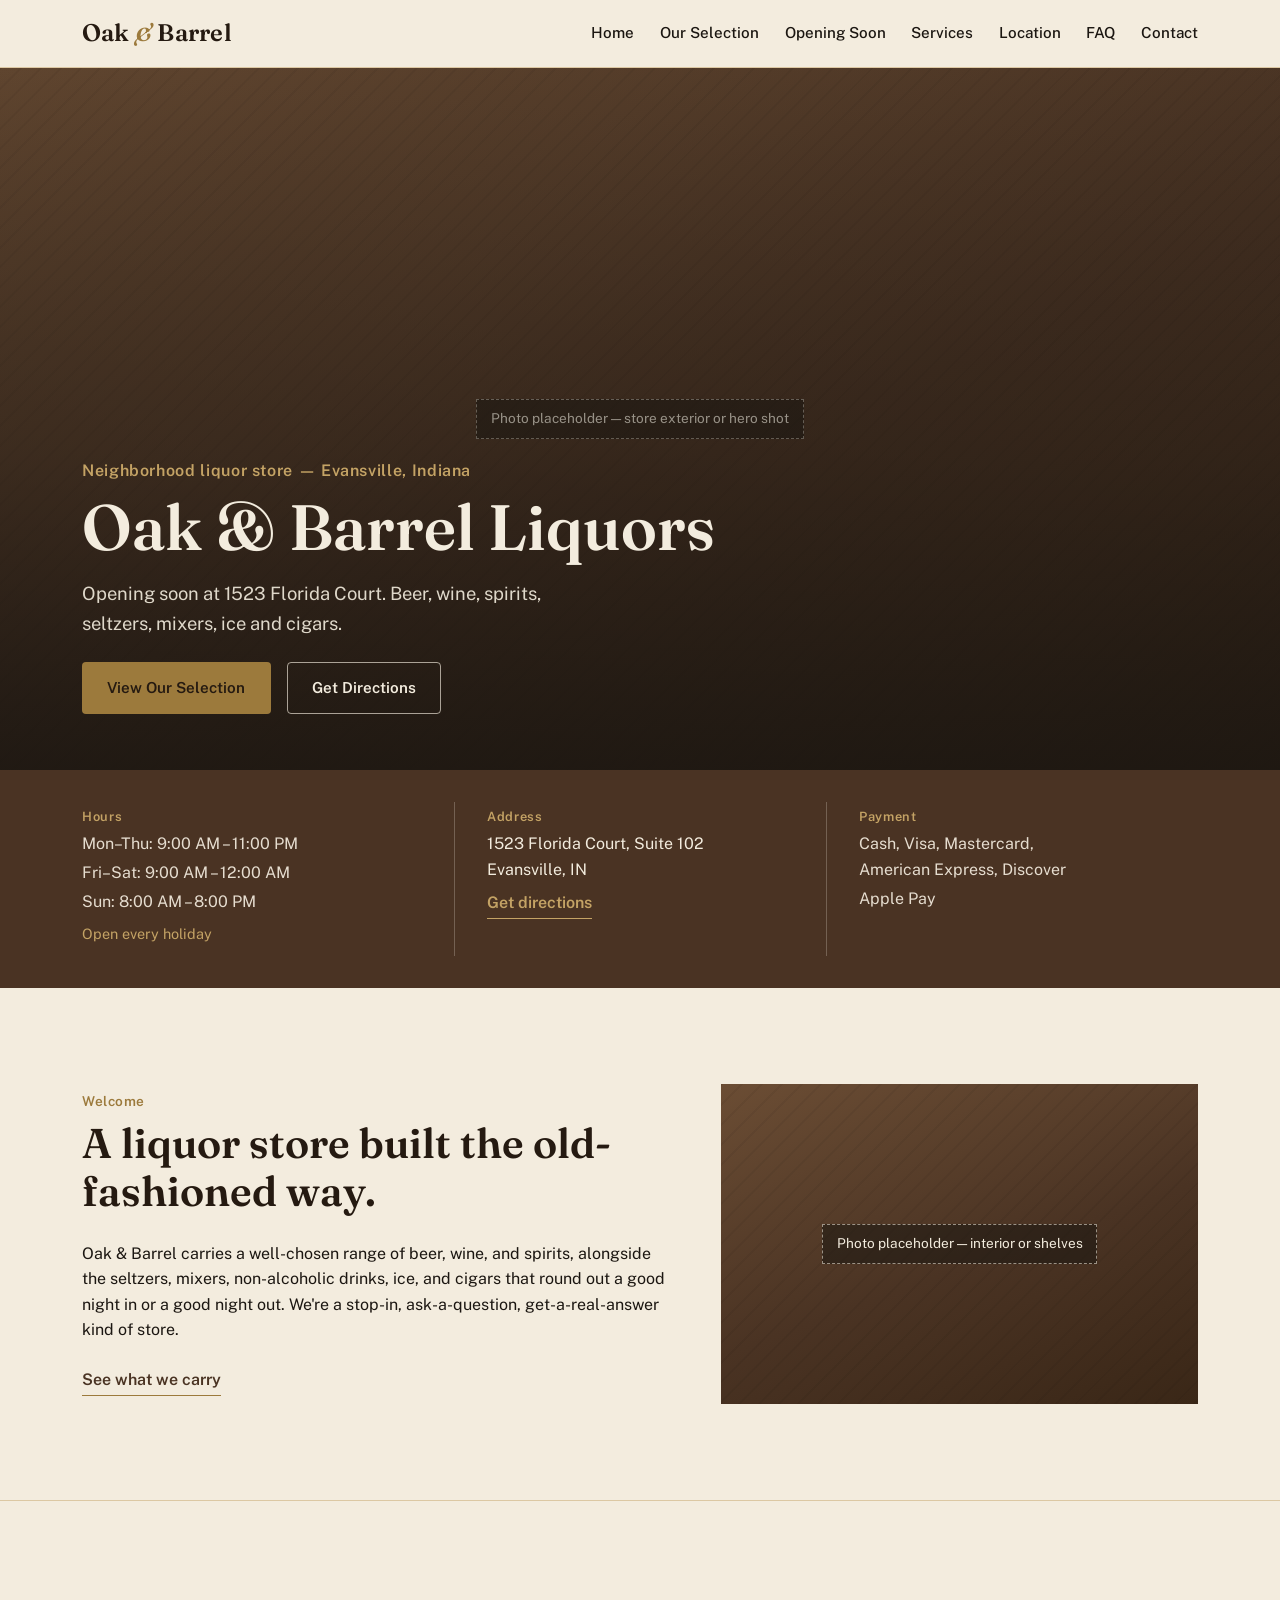
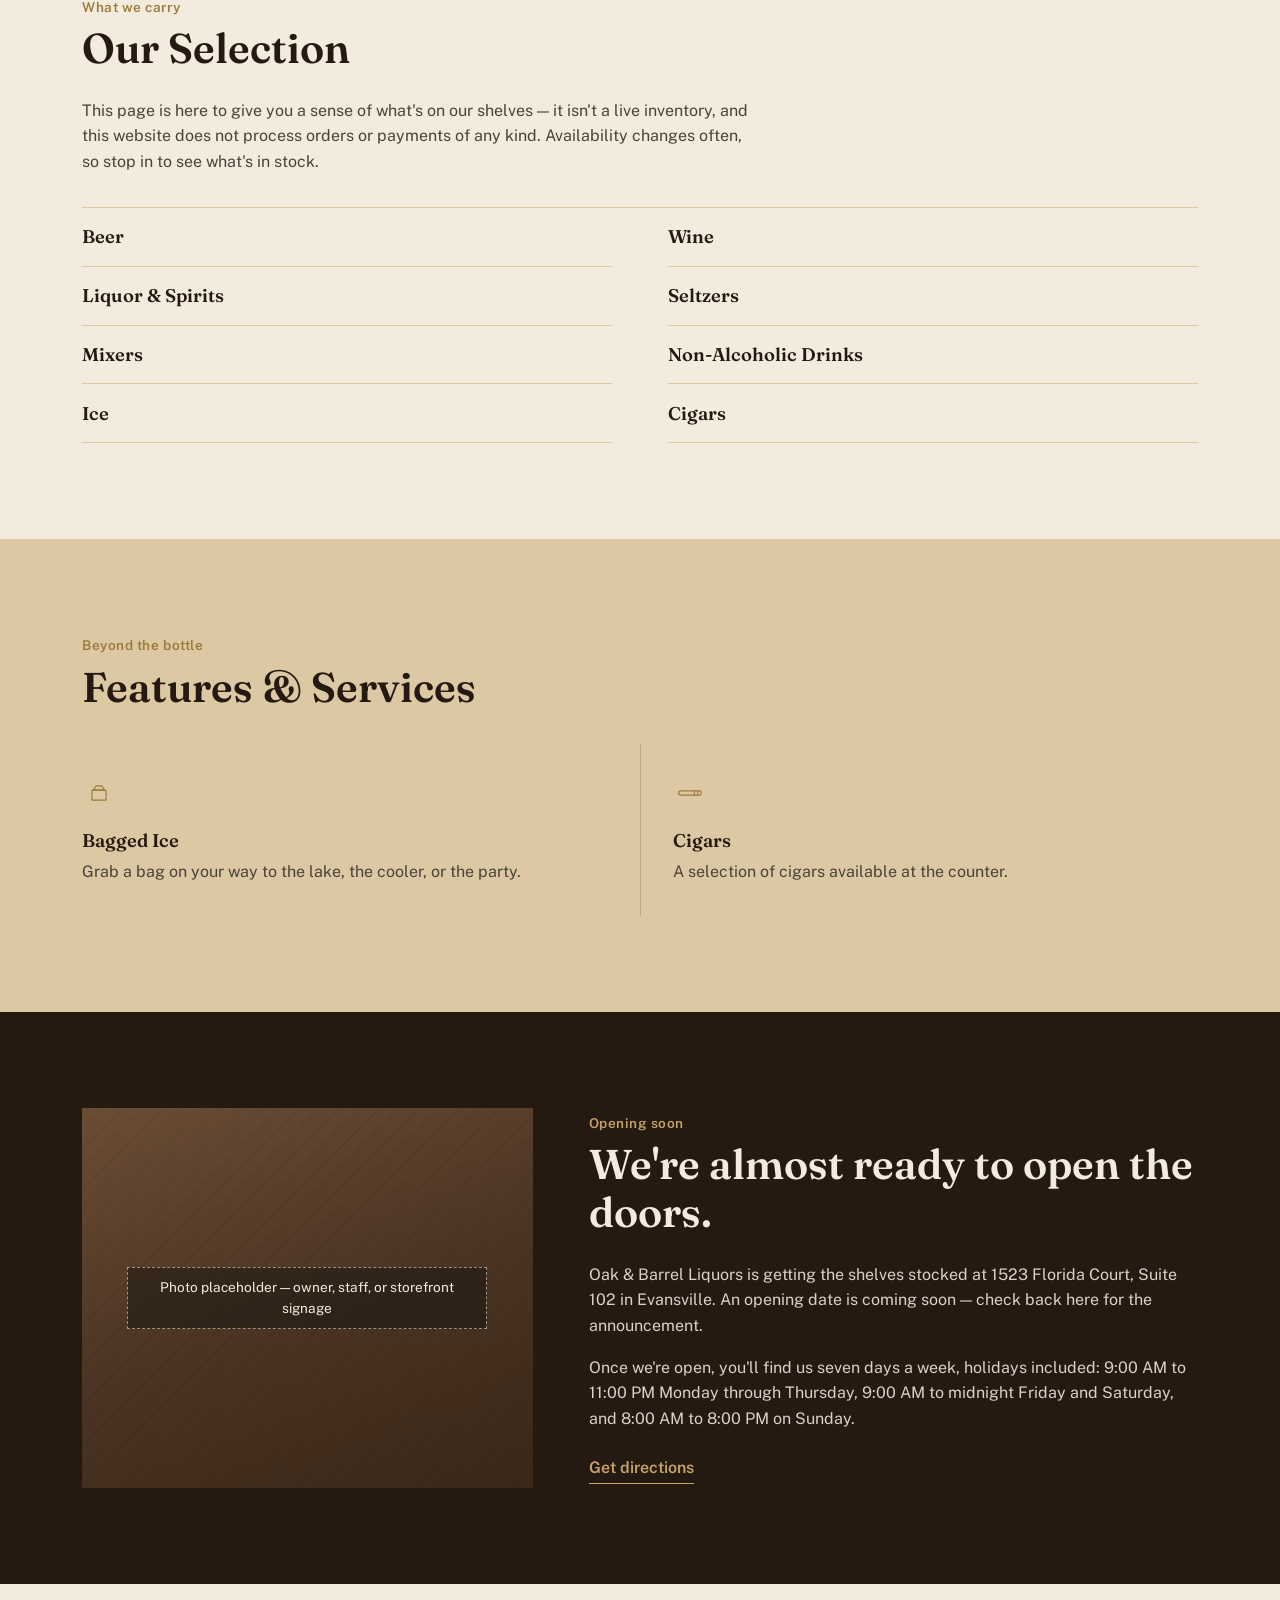
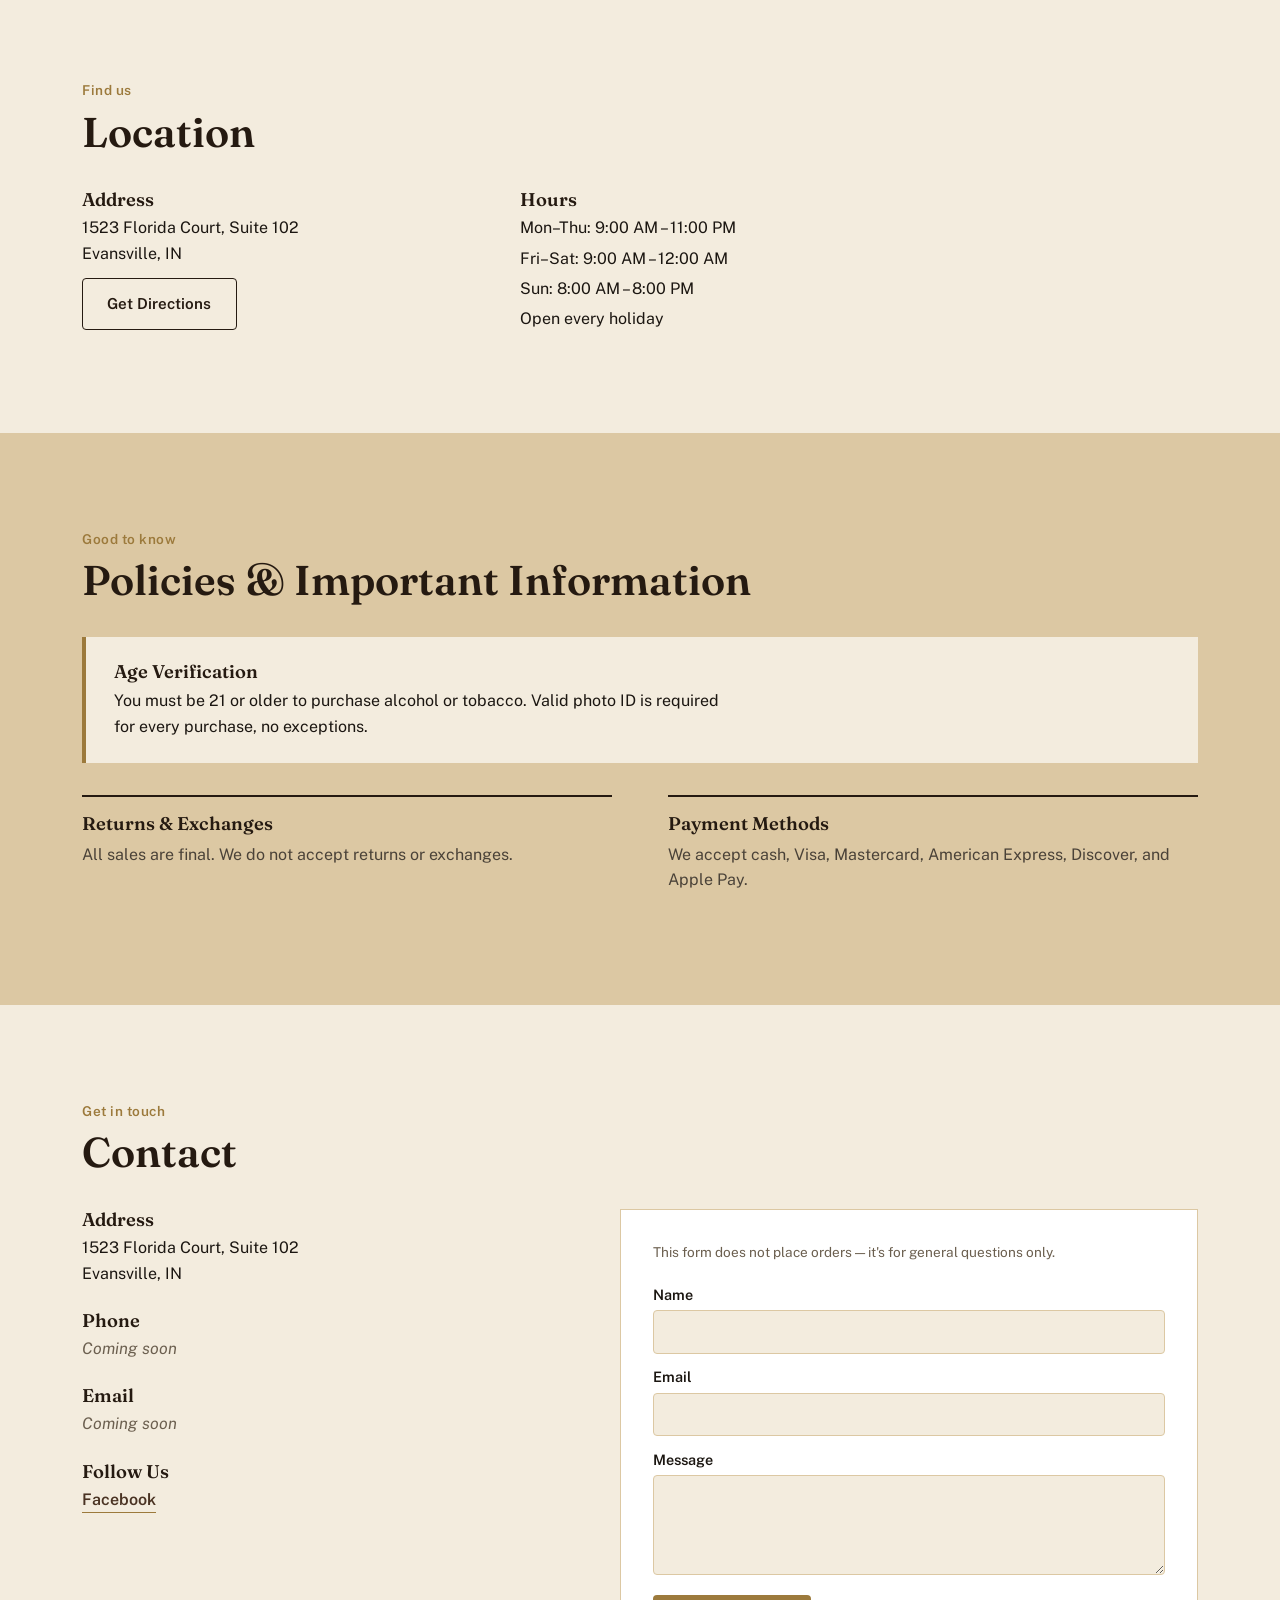
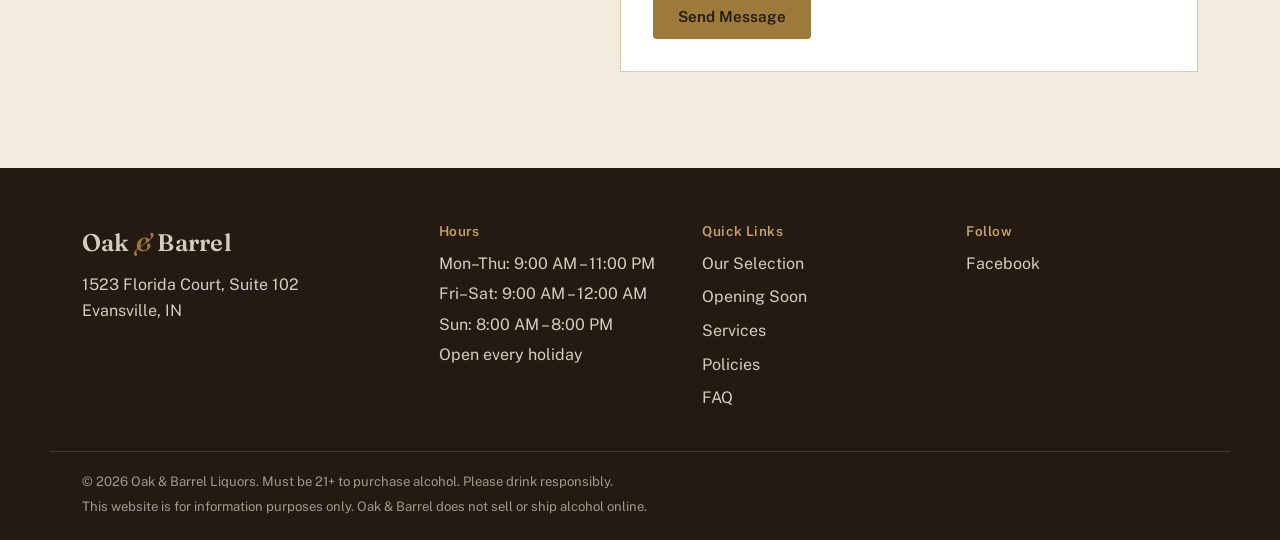
==== index.html @ 0ffc7910 "faq added" ====
<!DOCTYPE html>
<html lang="en">
<head>
<meta charset="UTF-8">
<meta name="viewport" content="width=device-width, initial-scale=1.0">
<title>Oak &amp; Barrel Liquors — Beer, Wine, Spirits &amp; Cigars in Evansville, IN</title>
<meta name="description" content="Oak & Barrel Liquors is a neighborhood liquor store opening soon at 1523 Florida Court, Suite 102 in Evansville, Indiana. Beer, wine, spirits, seltzers, mixers, non-alcoholic drinks, ice and cigars.">

<meta property="og:title" content="Oak &amp; Barrel Liquors">
<meta property="og:description" content="A neighborhood liquor store opening soon in Evansville, Indiana. Beer, wine, spirits, seltzers, mixers, ice and cigars.">
<meta property="og:type" content="business.business">

<link rel="preconnect" href="https://fonts.googleapis.com">
<link rel="preconnect" href="https://fonts.gstatic.com" crossorigin>
<link href="https://fonts.googleapis.com/css2?family=Fraunces:opsz,wght@9..144,400;9..144,500;9..144,600;9..144,700&family=Public+Sans:wght@400;500;600;700&display=swap" rel="stylesheet">

<link rel="stylesheet" href="style.css">
</head>
<body>

<a class="skip-link" href="#main">Skip to content</a>

<!-- ============ HEADER ============ -->
<header class="site-header" id="top">
  <div class="header-inner">
    <a href="#top" class="wordmark">Oak <span class="amp">&amp;</span> Barrel</a>

    <button class="nav-toggle" id="navToggle" aria-expanded="false" aria-controls="primaryNav" aria-label="Open menu">
      <span class="nav-toggle-bar"></span>
      <span class="nav-toggle-bar"></span>
      <span class="nav-toggle-bar"></span>
    </button>

    <nav class="primary-nav" id="primaryNav" aria-label="Primary">
      <a href="#home">Home</a>
      <a href="#selection">Our Selection</a>
      <a href="#opening">Opening Soon</a>
      <a href="#services">Services</a>
      <a href="#location">Location</a>
      <a href="faq.html">FAQ</a>
      <a href="#contact">Contact</a>
    </nav>
  </div>
</header>

<main id="main">

  <!-- ============ HERO ============ -->
  <section class="hero" id="home">
    <div class="hero-media photo-placeholder" role="img" aria-label="Placeholder — replace with a wide photograph of the Oak &amp; Barrel storefront or interior">
      <span class="placeholder-tag">Photo placeholder — store exterior or hero shot</span>
    </div>
    <div class="hero-scrim" aria-hidden="true"></div>

    <div class="hero-content">
      <p class="hero-eyebrow">Neighborhood liquor store — Evansville, Indiana</p>
      <h1 class="hero-title">Oak &amp; Barrel Liquors</h1>
      <p class="hero-tagline">Opening soon at 1523 Florida Court. Beer, wine, spirits, seltzers, mixers, ice and cigars.</p>
      <div class="hero-actions">
        <a href="#selection" class="btn btn-primary">View Our Selection</a>
        <a href="https://www.google.com/maps/dir/?api=1&amp;destination=1523+Florida+Court+Suite+102+Evansville+IN" class="btn btn-outline-light" target="_blank" rel="noopener">Get Directions</a>
      </div>
    </div>
  </section>

  <!-- ============ INFO STRIP ============ -->
  <section class="info-strip" aria-label="Store hours, address, and payment methods">
    <div class="info-strip-inner">
      <div class="info-item">
        <h2 class="info-label">Hours</h2>
        <p>Mon–Thu: 9:00 AM – 11:00 PM</p>
        <p>Fri–Sat: 9:00 AM – 12:00 AM</p>
        <p>Sun: 8:00 AM – 8:00 PM</p>
        <p class="info-note">Open every holiday</p>
      </div>
      <div class="info-item">
        <h2 class="info-label">Address</h2>
        <address>
          1523 Florida Court, Suite 102<br>
          Evansville, IN
        </address>
        <a href="https://www.google.com/maps/dir/?api=1&amp;destination=1523+Florida+Court+Suite+102+Evansville+IN" class="link-arrow" target="_blank" rel="noopener">Get directions</a>
      </div>
      <div class="info-item">
        <h2 class="info-label">Payment</h2>
        <p>Cash, Visa, Mastercard,<br>American Express, Discover</p>
        <p>Apple Pay</p>
      </div>
    </div>
  </section>

  <!-- ============ INTRO ============ -->
  <section class="intro" id="intro">
    <div class="intro-inner">
      <div class="intro-text">
        <p class="section-kicker">Welcome</p>
        <h2>A liquor store built the old-fashioned way.</h2>
        <p>Oak &amp; Barrel carries a well-chosen range of beer, wine, and spirits, alongside the seltzers, mixers, non-alcoholic drinks, ice, and cigars that round out a good night in or a good night out. We're a stop-in, ask-a-question, get-a-real-answer kind of store.</p>
        <a href="#selection" class="link-arrow">See what we carry</a>
      </div>
      <div class="intro-media photo-placeholder">
        <span class="placeholder-tag">Photo placeholder — interior or shelves</span>
      </div>
    </div>
  </section>

  <!-- ============ OUR SELECTION ============ -->
  <section class="selection" id="selection">
    <div class="section-inner">
      <p class="section-kicker">What we carry</p>
      <h2>Our Selection</h2>
      <p class="section-lede">
        This page is here to give you a sense of what's on our shelves — it isn't a live inventory, and this website
        does not process orders or payments of any kind. Availability changes often, so stop in to see what's in stock.
      </p>

      <ul class="selection-list">
        <li class="category-row"><h3 class="category-name">Beer</h3></li>
        <li class="category-row"><h3 class="category-name">Wine</h3></li>
        <li class="category-row"><h3 class="category-name">Liquor &amp; Spirits</h3></li>
        <li class="category-row"><h3 class="category-name">Seltzers</h3></li>
        <li class="category-row"><h3 class="category-name">Mixers</h3></li>
        <li class="category-row"><h3 class="category-name">Non-Alcoholic Drinks</h3></li>
        <li class="category-row"><h3 class="category-name">Ice</h3></li>
        <li class="category-row"><h3 class="category-name">Cigars</h3></li>
      </ul>
    </div>
  </section>

  <!-- ============ SERVICES ============ -->
  <section class="services" id="services">
    <div class="section-inner">
      <p class="section-kicker">Beyond the bottle</p>
      <h2>Features &amp; Services</h2>

      <div class="services-grid">

        <div class="service">
          <svg class="service-icon" viewBox="0 0 48 48" aria-hidden="true"><path d="M16 20 L20 14 L28 14 L32 20 Z"/><rect x="14" y="20" width="20" height="14" rx="1"/></svg>
          <h3>Bagged Ice</h3>
          <p>Grab a bag on your way to the lake, the cooler, or the party.</p>
        </div>

        <div class="service">
          <svg class="service-icon" viewBox="0 0 48 48" aria-hidden="true"><rect x="8" y="21" width="32" height="6" rx="3"/><line x1="30" y1="21" x2="30" y2="27"/><line x1="35" y1="21" x2="35" y2="27"/></svg>
          <h3>Cigars</h3>
          <p>A selection of cigars available at the counter.</p>
        </div>

      </div>
    </div>
  </section>

  <!-- ============ OPENING SOON ============ -->
  <section class="about" id="opening">
    <div class="about-inner">
      <div class="about-media photo-placeholder">
        <span class="placeholder-tag">Photo placeholder — owner, staff, or storefront signage</span>
      </div>
      <div class="about-text">
        <p class="section-kicker">Opening soon</p>
        <h2>We're almost ready to open the doors.</h2>
        <p>
          Oak &amp; Barrel Liquors is getting the shelves stocked at 1523 Florida Court, Suite 102 in Evansville.
          An opening date is coming soon — check back here for the announcement.
        </p>
        <p>
          Once we're open, you'll find us seven days a week, holidays included: 9:00 AM to 11:00 PM Monday through
          Thursday, 9:00 AM to midnight Friday and Saturday, and 8:00 AM to 8:00 PM on Sunday.
        </p>
        <a href="https://www.google.com/maps/dir/?api=1&amp;destination=1523+Florida+Court+Suite+102+Evansville+IN" class="link-arrow" target="_blank" rel="noopener">Get directions</a>
      </div>
    </div>
  </section>

  <!-- ============ LOCATION ============ -->
  <section class="location" id="location">
    <div class="section-inner">
      <p class="section-kicker">Find us</p>
      <h2>Location</h2>

      <div class="location-details">
        <div class="location-block">
          <h3>Address</h3>
          <address>
            1523 Florida Court, Suite 102<br>
            Evansville, IN
          </address>
          <a href="https://www.google.com/maps/dir/?api=1&amp;destination=1523+Florida+Court+Suite+102+Evansville+IN" class="btn btn-outline-dark" target="_blank" rel="noopener">Get Directions</a>
        </div>

        <div class="location-block">
          <h3>Hours</h3>
          <p>Mon–Thu: 9:00 AM – 11:00 PM</p>
          <p>Fri–Sat: 9:00 AM – 12:00 AM</p>
          <p>Sun: 8:00 AM – 8:00 PM</p>
          <p>Open every holiday</p>
        </div>
      </div>
    </div>
  </section>

  <!-- ============ POLICIES ============ -->
  <section class="policies" id="policies">
    <div class="section-inner">
      <p class="section-kicker">Good to know</p>
      <h2>Policies &amp; Important Information</h2>

      <div class="policy-notice">
        <h3>Age Verification</h3>
        <p>You must be 21 or older to purchase alcohol or tobacco. Valid photo ID is required for every purchase, no exceptions.</p>
      </div>

      <div class="policy-list">
        <div class="policy-item">
          <h3>Returns &amp; Exchanges</h3>
          <p>All sales are final. We do not accept returns or exchanges.</p>
        </div>
        <div class="policy-item">
          <h3>Payment Methods</h3>
          <p>We accept cash, Visa, Mastercard, American Express, Discover, and Apple Pay.</p>
        </div>
      </div>
    </div>
  </section>

  <!-- ============ CONTACT ============ -->
  <section class="contact" id="contact">
    <div class="section-inner">
      <p class="section-kicker">Get in touch</p>
      <h2>Contact</h2>

      <div class="contact-grid">
        <div class="contact-details">
          <div class="contact-row">
            <h3>Address</h3>
            <address>
              1523 Florida Court, Suite 102<br>
              Evansville, IN
            </address>
          </div>

          <!-- TODO: add phone number here, then uncomment the link and remove the "coming soon" line -->
          <div class="contact-row">
            <h3>Phone</h3>
            <p class="pending">Coming soon</p>
            <!-- <a class="tel-link" href="tel:+1XXXXXXXXXX">(XXX) XXX-XXXX</a> -->
          </div>

          <!-- TODO: add email address here, then uncomment the link and remove the "coming soon" line -->
          <div class="contact-row">
            <h3>Email</h3>
            <p class="pending">Coming soon</p>
            <!-- <a class="tel-link" href="mailto:you@oakandbarrel.com">you@oakandbarrel.com</a> -->
          </div>

          <div class="contact-row">
            <h3>Follow Us</h3>
            <div class="social-links">
              <!-- TODO: replace # with the Facebook page URL -->
              <a href="#" aria-label="Oak &amp; Barrel Liquors on Facebook">Facebook</a>
            </div>
          </div>
        </div>

        <!-- ================================================================
             CONTACT FORM — powered by Formspree
             ----------------------------------------------------------------
             SETUP (takes about 5 minutes, no coding required):

             1. Go to https://formspree.io and create a free account.
             2. Create a new form. Formspree will ask which email address
                should receive the submissions — use the store's email.
             3. Formspree gives you an endpoint that looks like this:
                    https://formspree.io/f/abcdwxyz
                The last part ("abcdwxyz") is your FORM ID.
             4. Replace YOUR_FORM_ID below, in the form's action attribute,
                with that ID. That is the ONLY edit required:

                    action="https://formspree.io/f/YOUR_FORM_ID"
                 -> action="https://formspree.io/f/abcdwxyz"

             5. Submit the form once yourself. Formspree emails you a
                confirmation link the first time — click it, or submissions
                won't be delivered.

             NOTES:
             - Formspree does NOT use an API key for plain HTML forms. The
               form ID in the URL is all that's needed, and it is safe to
               have in public code.
             - The free plan allows 50 submissions/month. Paid plans lift that.
             - Formspree only works on a real hosted domain (or localhost).
               Opening this file directly from your desktop with file:// will
               fail the submission.
             - The form submits through JavaScript (see script.js) so visitors
               stay on the page and see a success message instead of being
               redirected to a Formspree page. If JavaScript is off, it falls
               back to a normal form POST and Formspree shows its own page.
             - The "_gotcha" field below is an anti-spam honeypot. It's hidden
               from people; bots fill it in and Formspree discards those.
               Leave it alone.
             - To change the subject line of the emails you receive, edit the
               value of the hidden "_subject" field.
             ================================================================ -->
        <form class="contact-form"
              id="contactForm"
              aria-label="Contact form"
              action="https://formspree.io/f/YOUR_FORM_ID"
              method="POST">

          <p class="form-note">This form does not place orders — it's for general questions only.</p>

          <!-- Subject line of the notification email sent to the store -->
          <input type="hidden" name="_subject" value="New message from the Oak &amp; Barrel website">

          <label for="name">Name</label>
          <input type="text" id="name" name="name" autocomplete="name" required>

          <label for="email">Email</label>
          <input type="email" id="email" name="email" autocomplete="email" required>

          <label for="message">Message</label>
          <textarea id="message" name="message" rows="4" required></textarea>

          <!-- Honeypot: hidden from humans, catches spam bots. Do not remove. -->
          <input type="text" name="_gotcha" tabindex="-1" autocomplete="off" aria-hidden="true" class="form-honeypot">

          <button type="submit" class="btn btn-primary" id="contactSubmit">Send Message</button>

          <!-- Success / error messages are written here by script.js -->
          <p class="form-status" id="formStatus" role="status" aria-live="polite"></p>
        </form>
      </div>
    </div>
  </section>

</main>

<!-- ============ FOOTER ============ -->
<footer class="site-footer">
  <div class="footer-inner">
    <div class="footer-brand">
      <p class="wordmark footer-wordmark">Oak <span class="amp">&amp;</span> Barrel</p>
      <address>
        1523 Florida Court, Suite 102<br>
        Evansville, IN
      </address>
      <!-- TODO: add phone number here once you have one -->
    </div>

    <div class="footer-col">
      <h3>Hours</h3>
      <p>Mon–Thu: 9:00 AM – 11:00 PM</p>
      <p>Fri–Sat: 9:00 AM – 12:00 AM</p>
      <p>Sun: 8:00 AM – 8:00 PM</p>
      <p>Open every holiday</p>
    </div>

    <div class="footer-col">
      <h3>Quick Links</h3>
      <a href="#selection">Our Selection</a>
      <a href="#opening">Opening Soon</a>
      <a href="#services">Services</a>
      <a href="#policies">Policies</a>
      <a href="faq.html">FAQ</a>
    </div>

    <div class="footer-col">
      <h3>Follow</h3>
      <!-- TODO: replace # with the Facebook page URL -->
      <a href="#">Facebook</a>
    </div>
  </div>

  <div class="footer-bottom">
    <p>&copy; <span id="year"></span> Oak &amp; Barrel Liquors. Must be 21+ to purchase alcohol. Please drink responsibly.</p>
    <p class="footer-note">This website is for information purposes only. Oak &amp; Barrel does not sell or ship alcohol online.</p>
  </div>
</footer>

<script src="script.js"></script>
</body>
</html>
---- style.css ----
/* ===================================================================
   Oak & Barrel Liquors — Stylesheet
   Palette: deep espresso brown, walnut, warm cream, muted tan, soft brass
   =================================================================== */

:root {
  --color-cream:      #F3ECDE;
  --color-tan:         #DCC8A3;
  --color-walnut:      #4A3323;
  --color-walnut-dark: #3A2717;
  --color-espresso:    #251A11;
  --color-charcoal:    #1B1611;
  --color-brass:       #9C7A3C;
  --color-brass-light: #C4A365;

  --font-display: 'Fraunces', Georgia, 'Times New Roman', serif;
  --font-body: 'Public Sans', -apple-system, BlinkMacSystemFont, 'Segoe UI', sans-serif;

  --max-width: 1180px;
  --radius-sm: 4px;
  --radius-md: 6px;

  --space-xs: 0.5rem;
  --space-sm: 1rem;
  --space-md: 2rem;
  --space-lg: 3.5rem;
  --space-xl: 6rem;
}

/* ---------- Reset & base ---------- */
*, *::before, *::after { box-sizing: border-box; }
html { scroll-behavior: smooth; }

body {
  margin: 0;
  font-family: var(--font-body);
  color: var(--color-charcoal);
  background: var(--color-cream);
  line-height: 1.6;
  -webkit-font-smoothing: antialiased;
}

img { max-width: 100%; display: block; }

h1, h2, h3 {
  font-family: var(--font-display);
  font-weight: 600;
  line-height: 1.15;
  margin: 0 0 0.6em;
  color: var(--color-espresso);
}

h1 { font-size: clamp(2.4rem, 5vw, 4rem); }
h2 { font-size: clamp(1.8rem, 3.4vw, 2.6rem); }
h3 { font-size: 1.15rem; margin-bottom: 0.4em; }

p { margin: 0 0 1em; max-width: 62ch; }

a { color: inherit; }

address { font-style: normal; }

section[id] { scroll-margin-top: 84px; }

.skip-link {
  position: absolute;
  left: -999px;
  top: 0;
  background: var(--color-espresso);
  color: var(--color-cream);
  padding: 0.75em 1.25em;
  z-index: 999;
}
.skip-link:focus {
  left: 1rem;
  top: 1rem;
}

:focus-visible {
  outline: 2px solid var(--color-brass);
  outline-offset: 2px;
}

@media (prefers-reduced-motion: reduce) {
  html { scroll-behavior: auto; }
  * { animation-duration: 0.001ms !important; transition-duration: 0.001ms !important; }
}

/* ---------- Shared layout helpers ---------- */
.section-inner {
  max-width: var(--max-width);
  margin: 0 auto;
  padding: var(--space-xl) var(--space-md);
}

.section-kicker {
  font-family: var(--font-body);
  font-weight: 600;
  font-size: 0.85rem;
  letter-spacing: 0.04em;
  color: var(--color-brass);
  margin-bottom: 0.5em;
}

.section-lede {
  max-width: 68ch;
  color: #4a4238;
}

/* Used for details that aren't available yet (phone, email) */
.pending {
  color: #6b5f4f;
  font-style: italic;
}

/* ---------- Buttons ---------- */
.btn {
  display: inline-block;
  padding: 0.85em 1.6em;
  font-family: var(--font-body);
  font-weight: 600;
  font-size: 0.95rem;
  text-decoration: none;
  border-radius: var(--radius-sm);
  border: 1.5px solid transparent;
  cursor: pointer;
  transition: background-color 0.15s ease, color 0.15s ease, border-color 0.15s ease;
}

.btn-primary {
  background: var(--color-brass);
  color: var(--color-espresso);
}
.btn-primary:hover { background: var(--color-brass-light); }

.btn-outline-light {
  background: transparent;
  border-color: rgba(243, 236, 222, 0.65);
  color: var(--color-cream);
}
.btn-outline-light:hover {
  background: rgba(243, 236, 222, 0.12);
  border-color: var(--color-cream);
}

.btn-outline-dark {
  background: transparent;
  border-color: var(--color-espresso);
  color: var(--color-espresso);
  margin-top: 0.75em;
}
.btn-outline-dark:hover {
  background: var(--color-espresso);
  color: var(--color-cream);
}

.link-arrow {
  display: inline-block;
  margin-top: 0.5em;
  color: var(--color-walnut);
  font-weight: 600;
  text-decoration: none;
  border-bottom: 1.5px solid var(--color-brass);
  padding-bottom: 2px;
}
.link-arrow:hover { color: var(--color-brass); }

.tel-link {
  font-weight: 600;
  color: var(--color-walnut);
  text-decoration: none;
  border-bottom: 1px solid var(--color-tan);
}
.tel-link:hover { border-color: var(--color-brass); }

/* ---------- Header / Nav ---------- */
.site-header {
  position: sticky;
  top: 0;
  z-index: 100;
  background: var(--color-cream);
  border-bottom: 1px solid var(--color-tan);
}

.header-inner {
  max-width: var(--max-width);
  margin: 0 auto;
  padding: 0.9rem var(--space-md);
  display: flex;
  align-items: center;
  justify-content: space-between;
  gap: 1.5rem;
}

.wordmark {
  font-family: var(--font-display);
  font-size: 1.5rem;
  font-weight: 600;
  color: var(--color-espresso);
  text-decoration: none;
  letter-spacing: 0.01em;
  white-space: nowrap;
}
.wordmark .amp { color: var(--color-brass); font-style: italic; }

.primary-nav {
  display: flex;
  align-items: center;
  gap: 1.6rem;
  font-size: 0.95rem;
  font-weight: 500;
}

.primary-nav a {
  text-decoration: none;
  color: var(--color-charcoal);
  padding: 0.25rem 0;
  border-bottom: 1.5px solid transparent;
}
.primary-nav a:hover { border-bottom-color: var(--color-brass); }

.nav-toggle {
  display: none;
  flex-direction: column;
  gap: 5px;
  background: none;
  border: none;
  cursor: pointer;
  padding: 0.5rem;
}
.nav-toggle-bar {
  width: 24px;
  height: 2px;
  background: var(--color-espresso);
}

/* ---------- Hero ---------- */
.hero {
  position: relative;
  min-height: 78vh;
  display: flex;
  align-items: flex-end;
  overflow: hidden;
}

.hero-media {
  position: absolute;
  inset: 0;
}

.hero-scrim {
  position: absolute;
  inset: 0;
  background: linear-gradient(to top, rgba(27, 22, 17, 0.88) 0%, rgba(27, 22, 17, 0.45) 45%, rgba(27, 22, 17, 0.15) 100%);
}

.hero-content {
  position: relative;
  z-index: 2;
  max-width: var(--max-width);
  margin: 0 auto;
  width: 100%;
  padding: var(--space-xl) var(--space-md) var(--space-lg);
  color: var(--color-cream);
}

.hero-eyebrow {
  font-weight: 600;
  letter-spacing: 0.04em;
  color: var(--color-brass-light);
  margin-bottom: 0.4em;
}

.hero-title {
  color: var(--color-cream);
  margin-bottom: 0.25em;
}

.hero-tagline {
  font-size: 1.15rem;
  max-width: 46ch;
  color: rgba(243, 236, 222, 0.9);
}

.hero-actions {
  display: flex;
  gap: 1rem;
  flex-wrap: wrap;
  margin-top: 1.5rem;
}

/* ---------- Photo placeholders ---------- */
.photo-placeholder {
  background:
    repeating-linear-gradient(135deg, rgba(0,0,0,0.05) 0 2px, transparent 2px 14px),
    linear-gradient(160deg, #6b4d34 0%, #4a3323 55%, #3a2717 100%);
  display: flex;
  align-items: center;
  justify-content: center;
  text-align: center;
  min-height: 220px;
}

.placeholder-tag {
  color: var(--color-cream);
  background: rgba(27, 22, 17, 0.55);
  border: 1px dashed rgba(243, 236, 222, 0.55);
  padding: 0.6em 1em;
  font-size: 0.85rem;
  max-width: 80%;
}

/* ---------- Info strip ---------- */
.info-strip {
  background: var(--color-walnut);
  color: var(--color-cream);
}

.info-strip-inner {
  max-width: var(--max-width);
  margin: 0 auto;
  padding: var(--space-md);
  display: grid;
  grid-template-columns: repeat(3, 1fr);
}

.info-item {
  padding: 0.5rem var(--space-md);
  border-left: 1px solid rgba(243, 236, 222, 0.25);
}
.info-item:first-child { border-left: none; padding-left: 0; }

.info-item p { margin: 0 0 0.2em; color: rgba(243, 236, 222, 0.92); }

.info-note {
  margin-top: 0.5em !important;
  color: var(--color-brass-light) !important;
  font-size: 0.9rem;
}

.info-label {
  font-size: 0.8rem;
  letter-spacing: 0.05em;
  color: var(--color-brass-light);
  margin-bottom: 0.5em;
  font-family: var(--font-body);
  font-weight: 600;
}

.info-item .tel-link { color: var(--color-cream); border-color: rgba(243,236,222,0.4); }
.info-item .link-arrow { color: var(--color-brass-light); border-color: var(--color-brass-light); }

/* ---------- Intro ---------- */
.intro-inner {
  max-width: var(--max-width);
  margin: 0 auto;
  padding: var(--space-xl) var(--space-md);
  display: grid;
  grid-template-columns: 1.1fr 0.9fr;
  gap: var(--space-lg);
  align-items: center;
}

.intro-media { min-height: 320px; }

/* ---------- Selection ---------- */
.selection { background: var(--color-cream); border-top: 1px solid var(--color-tan); }

.selection-list {
  margin: var(--space-md) 0 0;
  padding: 0;
  list-style: none;
  display: grid;
  grid-template-columns: repeat(2, 1fr);
  gap: 0 var(--space-lg);
  border-top: 1px solid var(--color-tan);
}

.category-row {
  padding: 1.15rem 0;
  border-bottom: 1px solid var(--color-tan);
}

.category-name { margin: 0; }

/* ---------- Services ---------- */
.services { background: var(--color-tan); }

.services-grid {
  margin-top: var(--space-md);
  display: grid;
  grid-template-columns: repeat(2, 1fr);
}

.service {
  padding: var(--space-md);
  padding-right: var(--space-md);
  border-left: 1px solid rgba(37, 26, 17, 0.18);
  padding-left: var(--space-md);
}
.service:first-child { border-left: none; padding-left: 0; }

.service-icon {
  width: 34px;
  height: 34px;
  fill: none;
  stroke: var(--color-brass);
  stroke-width: 1.6;
  margin-bottom: 0.8rem;
}

.service p { color: #4a4238; margin-bottom: 0; }

/* ---------- Opening soon (dark band) ---------- */
.about { background: var(--color-espresso); color: var(--color-cream); }

.about-inner {
  max-width: var(--max-width);
  margin: 0 auto;
  padding: var(--space-xl) var(--space-md);
  display: grid;
  grid-template-columns: 0.85fr 1.15fr;
  gap: var(--space-lg);
  align-items: center;
}

.about-media { min-height: 380px; }

.about h2 { color: var(--color-cream); }
.about .section-kicker { color: var(--color-brass-light); }
.about-text p { color: rgba(243, 236, 222, 0.88); }
.about-text .link-arrow { color: var(--color-brass-light); border-color: var(--color-brass-light); }

/* ---------- Location ---------- */
.location-details {
  margin-top: var(--space-md);
  display: grid;
  grid-template-columns: 1fr 1fr;
  gap: var(--space-md) var(--space-lg);
  max-width: 820px;
}

.location-block h3 { margin-bottom: 0.3em; }
.location-block p { margin-bottom: 0.3em; }

/* ---------- Policies ---------- */
.policies { background: var(--color-tan); }

.policy-notice {
  background: var(--color-cream);
  border-left: 4px solid var(--color-brass);
  padding: 1.5rem 1.75rem;
  margin: var(--space-md) 0;
}
.policy-notice h3 { margin-bottom: 0.3em; }
.policy-notice p { margin-bottom: 0; }

.policy-list {
  display: grid;
  grid-template-columns: repeat(2, 1fr);
  gap: var(--space-lg);
  margin-top: var(--space-md);
}

.policy-item {
  border-top: 2px solid var(--color-espresso);
  padding-top: 1rem;
}
.policy-item p { color: #4a4238; }

/* ---------- Contact ---------- */
.contact-grid {
  margin-top: var(--space-md);
  display: grid;
  grid-template-columns: 1fr 1.2fr;
  gap: var(--space-lg);
  align-items: start;
}

.contact-row { margin-bottom: 1.5rem; }
.contact-row h3 { margin-bottom: 0.25em; }
.contact-row p { margin-bottom: 0; }

.social-links { display: flex; gap: 1rem; }
.social-links a {
  text-decoration: none;
  font-weight: 600;
  color: var(--color-walnut);
  border-bottom: 1.5px solid var(--color-brass);
}

.contact-form {
  background: #fff;
  border: 1px solid var(--color-tan);
  padding: var(--space-md);
  display: flex;
  flex-direction: column;
}

.form-note {
  font-size: 0.85rem;
  color: #6b5f4f;
  margin-bottom: 1.2rem;
}

.contact-form label {
  font-weight: 600;
  font-size: 0.9rem;
  margin-bottom: 0.3em;
  margin-top: 0.8em;
}
.contact-form label:first-of-type { margin-top: 0; }

.contact-form input,
.contact-form textarea {
  font-family: var(--font-body);
  font-size: 1rem;
  padding: 0.7em 0.8em;
  border: 1px solid var(--color-tan);
  border-radius: var(--radius-sm);
  background: var(--color-cream);
  resize: vertical;
}
.contact-form input:focus,
.contact-form textarea:focus {
  outline: 2px solid var(--color-brass);
  outline-offset: 1px;
}

.contact-form button { margin-top: 1.2rem; align-self: flex-start; }

/* ---------- Footer ---------- */
.site-footer {
  background: var(--color-espresso);
  color: rgba(243, 236, 222, 0.85);
}

.footer-inner {
  max-width: var(--max-width);
  margin: 0 auto;
  padding: var(--space-lg) var(--space-md) var(--space-md);
  display: grid;
  grid-template-columns: 1.4fr 1fr 1fr 1fr;
  gap: var(--space-md);
}

.footer-wordmark {
  color: var(--color-cream);
  margin-bottom: 0.6rem;
}

.footer-brand address, .footer-brand p { color: rgba(243, 236, 222, 0.85); }
.footer-brand .tel-link { color: var(--color-cream); }

.footer-col h3 {
  color: var(--color-brass-light);
  font-family: var(--font-body);
  font-size: 0.85rem;
  letter-spacing: 0.04em;
  margin-bottom: 0.8em;
}
.footer-col p { margin: 0 0 0.3em; }
.footer-col a {
  display: block;
  text-decoration: none;
  color: rgba(243, 236, 222, 0.85);
  margin-bottom: 0.5em;
}
.footer-col a:hover { color: var(--color-brass-light); }

.footer-bottom {
  border-top: 1px solid rgba(243, 236, 222, 0.15);
  padding: 1.2rem var(--space-md);
  max-width: var(--max-width);
  margin: 0 auto;
  font-size: 0.82rem;
  color: rgba(243, 236, 222, 0.6);
}
.footer-bottom p { margin: 0 0 0.3em; max-width: none; }


/* ---------- Current page indicator ---------- */
.primary-nav a.is-current { border-bottom-color: var(--color-brass); }

/* ---------- Form: honeypot + status ---------- */
.form-honeypot {
  position: absolute !important;
  left: -9999px !important;
  width: 1px !important;
  height: 1px !important;
  opacity: 0;
}

.form-status {
  margin: 1rem 0 0;
  font-size: 0.92rem;
  font-weight: 600;
  display: none;
}
.form-status.is-visible { display: block; }
.form-status.is-success { color: #3f6b3a; }
.form-status.is-error { color: #8c3b2e; }

/* ---------- FAQ page ---------- */
.page-head {
  background: var(--color-walnut);
  color: var(--color-cream);
  border-bottom: 1px solid var(--color-walnut-dark);
}
.page-head .section-inner { padding-top: var(--space-lg); padding-bottom: var(--space-lg); }
.page-head h1 { color: var(--color-cream); font-size: clamp(2rem, 4vw, 3rem); }
.page-head .section-kicker { color: var(--color-brass-light); }
.page-head-lede { color: rgba(243, 236, 222, 0.88); max-width: 60ch; margin-bottom: 0; }

.faq { background: var(--color-cream); }
.faq-inner { max-width: 860px; }

.faq-group { margin-bottom: var(--space-lg); }
.faq-group:last-child { margin-bottom: 0; }

.faq-group-title {
  font-size: 1.35rem;
  padding-bottom: 0.5rem;
  margin-bottom: 0;
  border-bottom: 2px solid var(--color-espresso);
}

.faq-item { border-bottom: 1px solid var(--color-tan); }

.faq-item summary {
  font-family: var(--font-display);
  font-size: 1.08rem;
  font-weight: 600;
  color: var(--color-espresso);
  padding: 1.1rem 2.5rem 1.1rem 0;
  position: relative;
  cursor: pointer;
  list-style: none;
}
.faq-item summary::-webkit-details-marker { display: none; }

/* Plus / minus indicator */
.faq-item summary::after,
.faq-item summary::before {
  content: "";
  position: absolute;
  right: 4px;
  top: 50%;
  background: var(--color-brass);
}
.faq-item summary::before {
  width: 14px;
  height: 2px;
  margin-top: -1px;
}
.faq-item summary::after {
  width: 2px;
  height: 14px;
  margin-top: -7px;
  right: 10px;
  transition: transform 0.15s ease, opacity 0.15s ease;
}
.faq-item[open] summary::after { transform: scaleY(0); opacity: 0; }

.faq-item summary:hover { color: var(--color-brass); }
.faq-item summary:focus-visible { outline: 2px solid var(--color-brass); outline-offset: 2px; }

.faq-answer { padding: 0 2.5rem 1.3rem 0; }
.faq-answer p { color: #4a4238; margin-bottom: 0; }
.faq-answer .link-arrow { margin-top: 0.8em; }

.faq-cta { background: var(--color-tan); }
.faq-cta-inner {
  padding-top: var(--space-lg);
  padding-bottom: var(--space-lg);
  display: flex;
  flex-wrap: wrap;
  align-items: center;
  justify-content: space-between;
  gap: var(--space-md);
}
.faq-cta h2 { margin-bottom: 0.2em; }
.faq-cta p { margin-bottom: 0; color: #4a4238; }
.faq-cta-actions { display: flex; gap: 1rem; flex-wrap: wrap; }
.faq-cta-actions .btn-outline-dark { margin-top: 0; }

/* ===================================================================
   Responsive
   =================================================================== */

@media (max-width: 960px) {
  .intro-inner,
  .about-inner,
  .contact-grid {
    grid-template-columns: 1fr;
  }
  .about-media, .intro-media { order: -1; }

  .footer-inner { grid-template-columns: 1fr 1fr; }
}

@media (max-width: 720px) {
  .primary-nav {
    display: none;
    position: absolute;
    top: 100%;
    left: 0;
    right: 0;
    background: var(--color-cream);
    border-bottom: 1px solid var(--color-tan);
    flex-direction: column;
    align-items: flex-start;
    padding: 1rem var(--space-md) 1.5rem;
    gap: 0.9rem;
  }
  .primary-nav.is-open { display: flex; }

  .nav-toggle { display: flex; }

  .info-strip-inner { grid-template-columns: 1fr; gap: 1.2rem; }
  .info-item { border-left: none; padding-left: 0; border-top: 1px solid rgba(243,236,222,0.25); padding-top: 1rem; }
  .info-item:first-child { border-top: none; padding-top: 0; }

  .selection-list { grid-template-columns: 1fr; }

  .services-grid { grid-template-columns: 1fr; }
  .service {
    border-left: none;
    padding-left: 0;
    padding-right: 0;
    border-top: 1px solid rgba(37, 26, 17, 0.18);
    padding-top: 1.2rem;
  }
  .service:first-child { border-top: none; padding-top: 0; }

  .location-details { grid-template-columns: 1fr; }

  .policy-list { grid-template-columns: 1fr; gap: var(--space-md); }

  .footer-inner { grid-template-columns: 1fr; }

  .hero { min-height: 88vh; }
}

@media (max-width: 720px) {
  .faq-cta-inner { flex-direction: column; align-items: flex-start; }
  .faq-answer, .faq-item summary { padding-right: 2rem; }
}
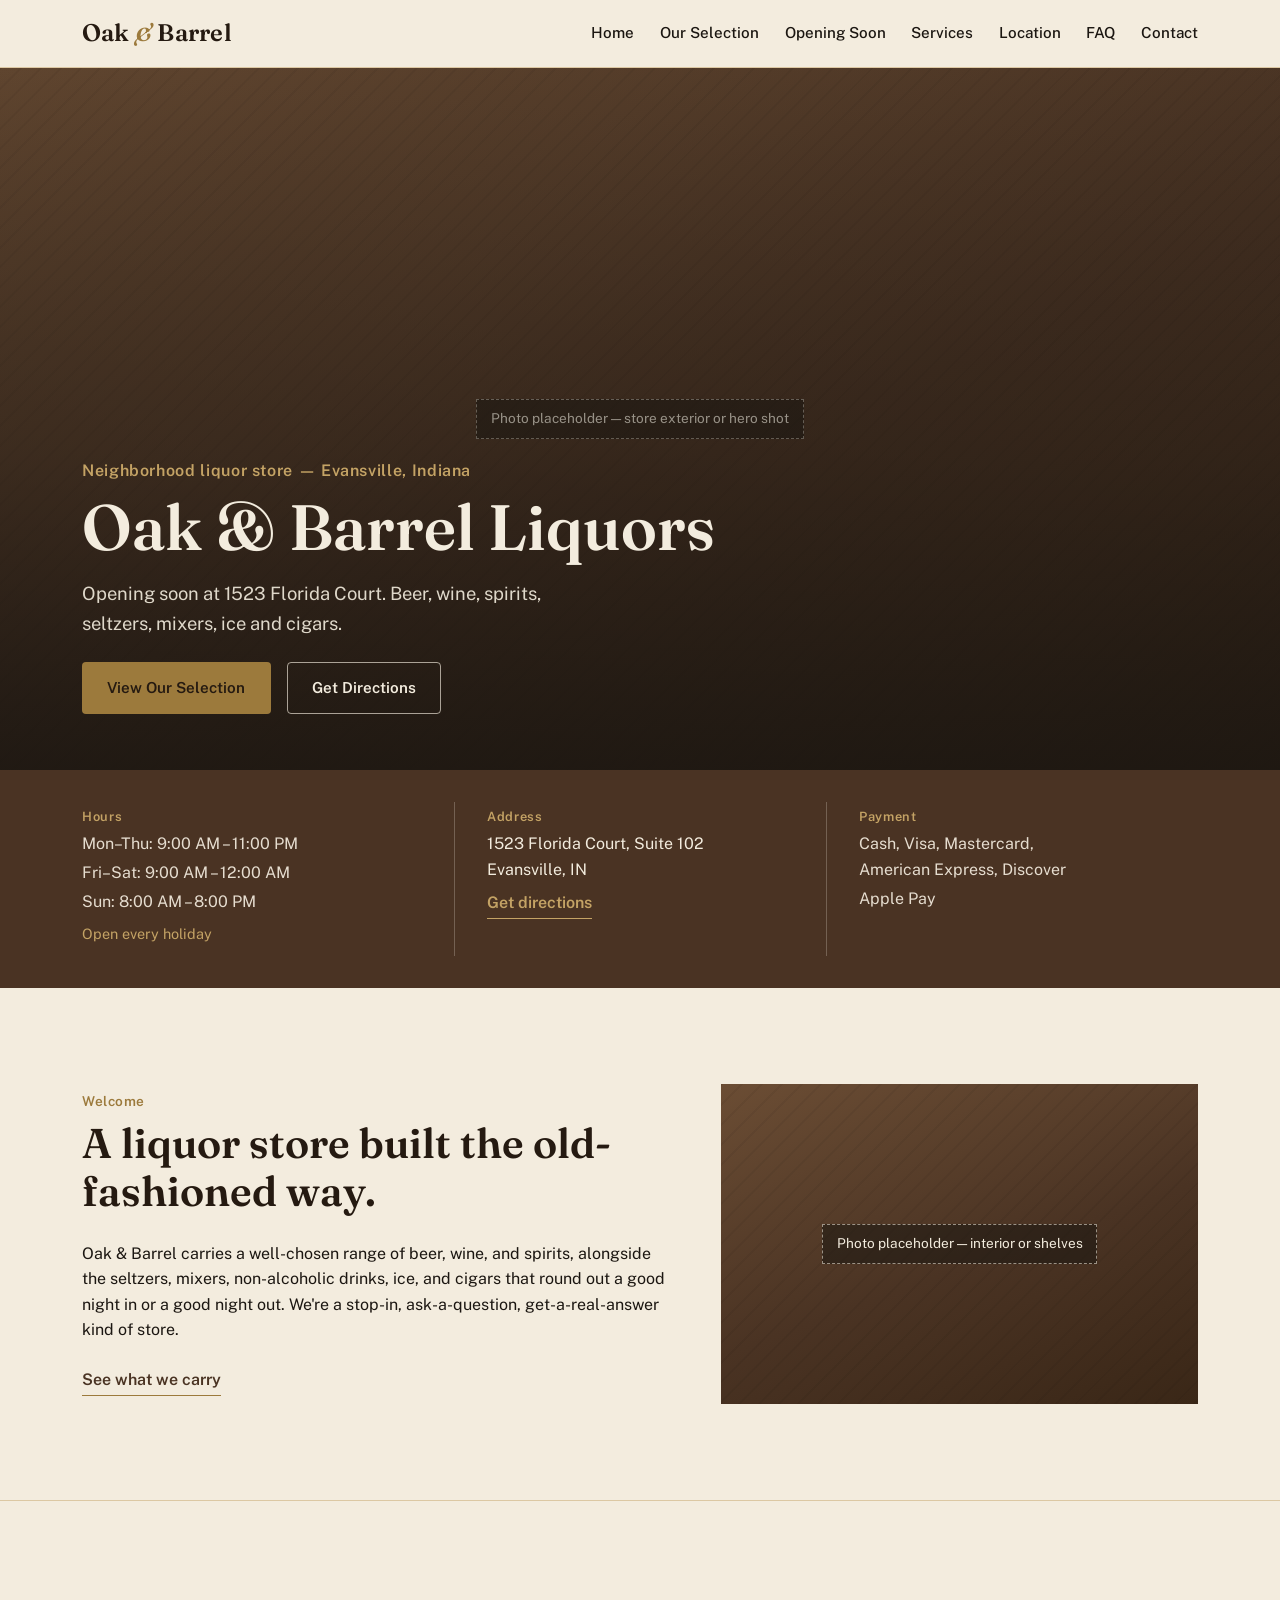
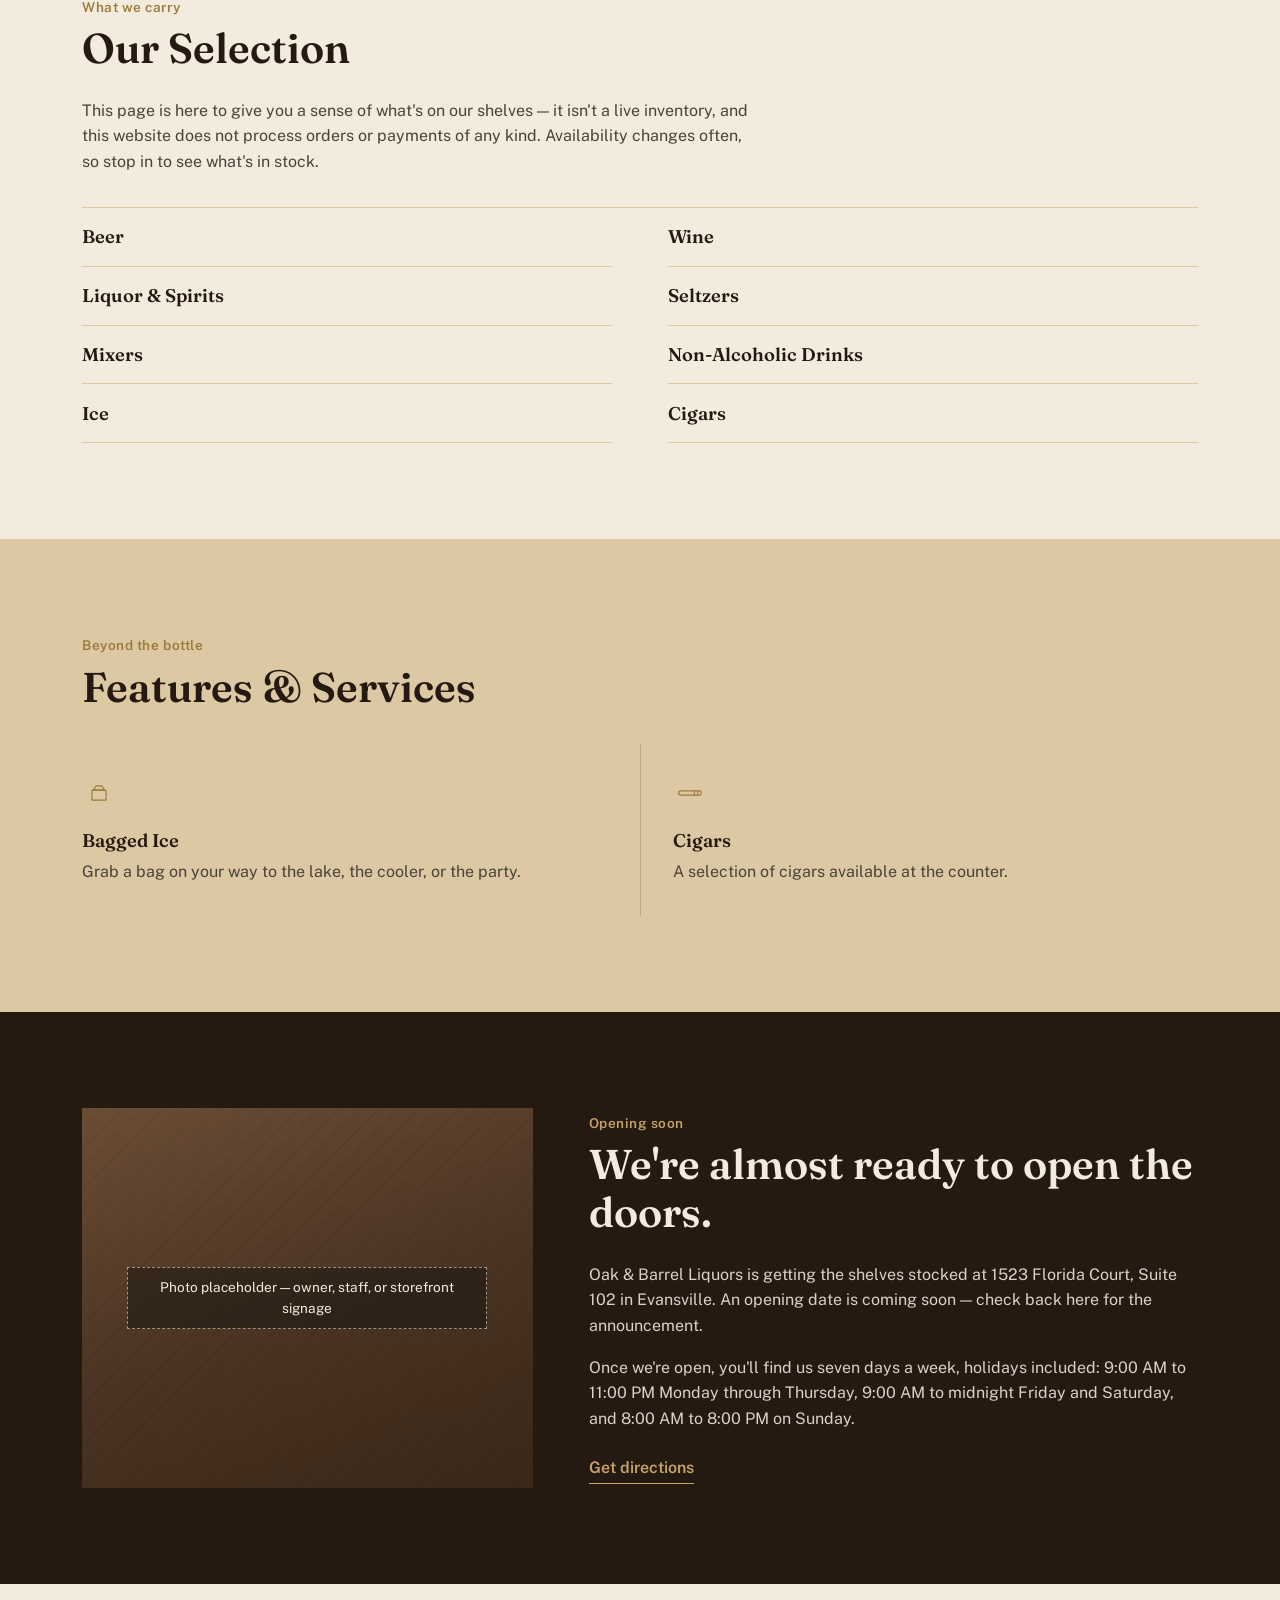
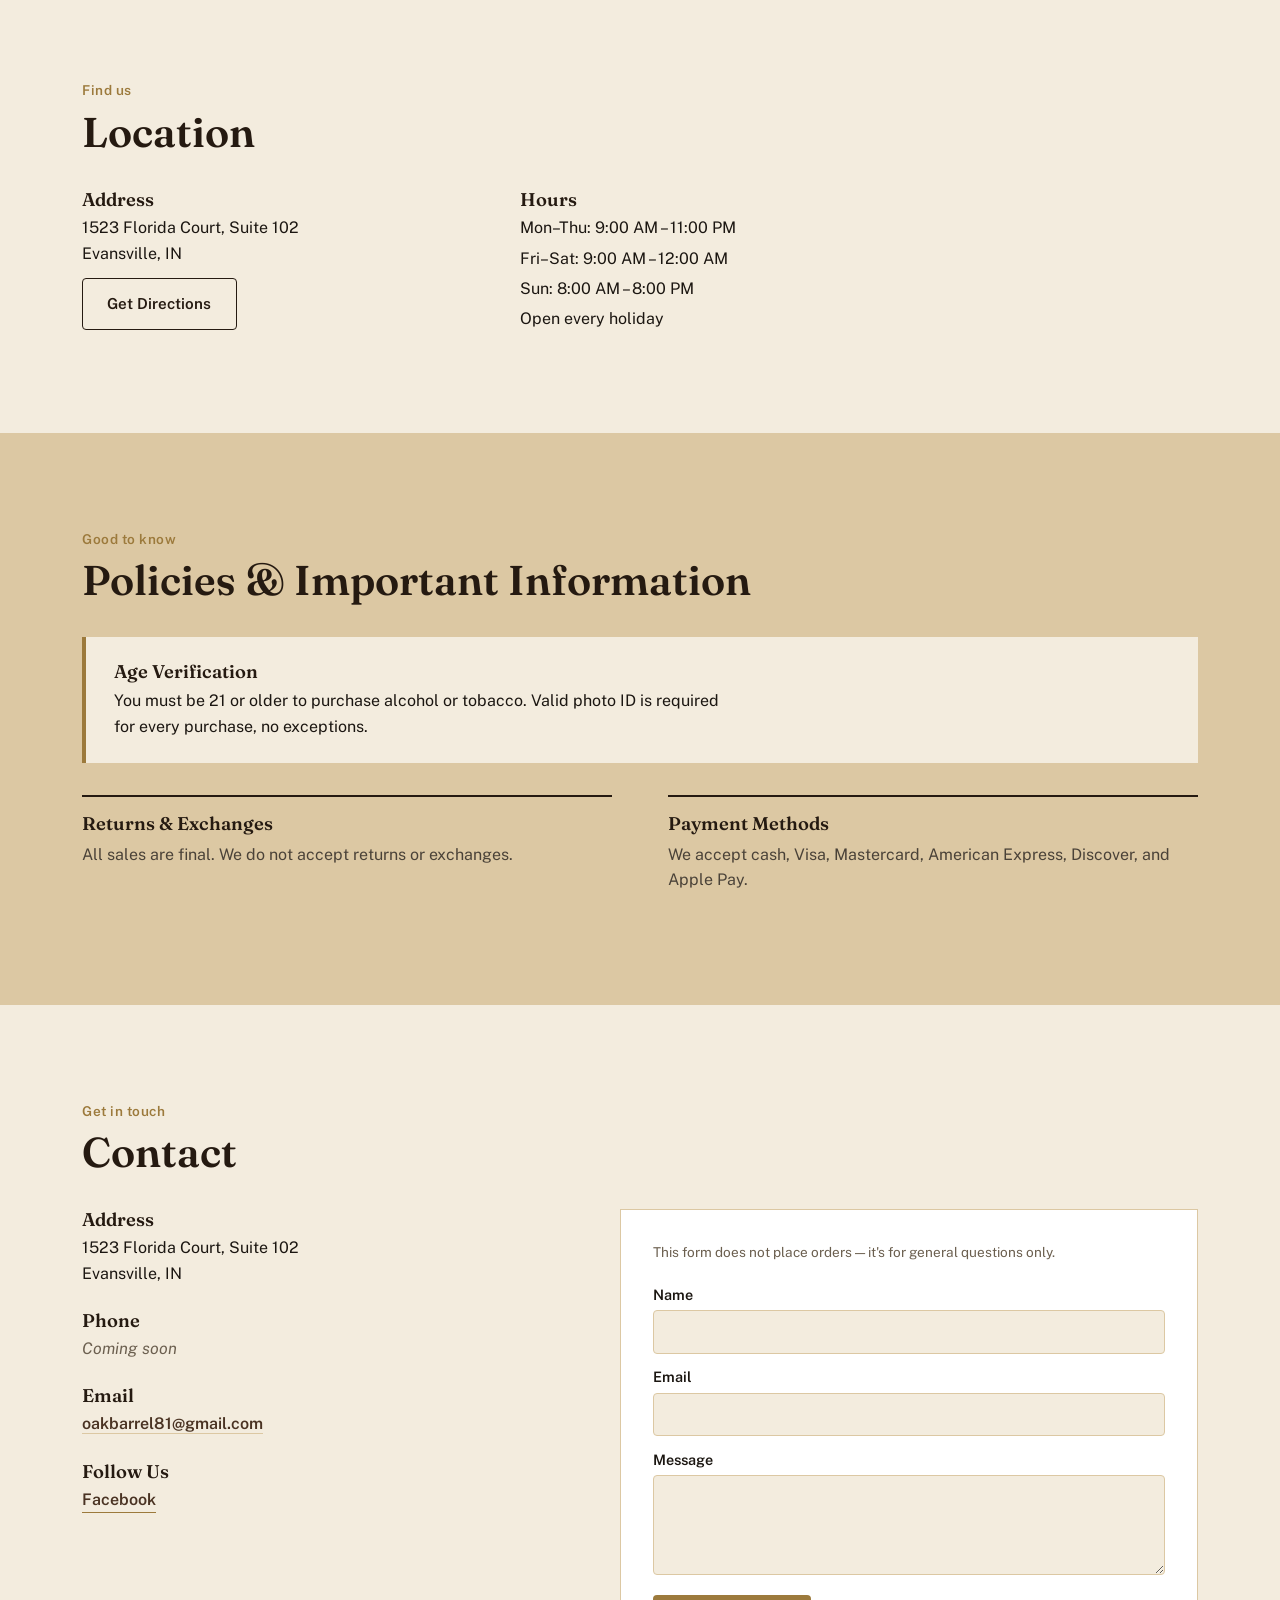
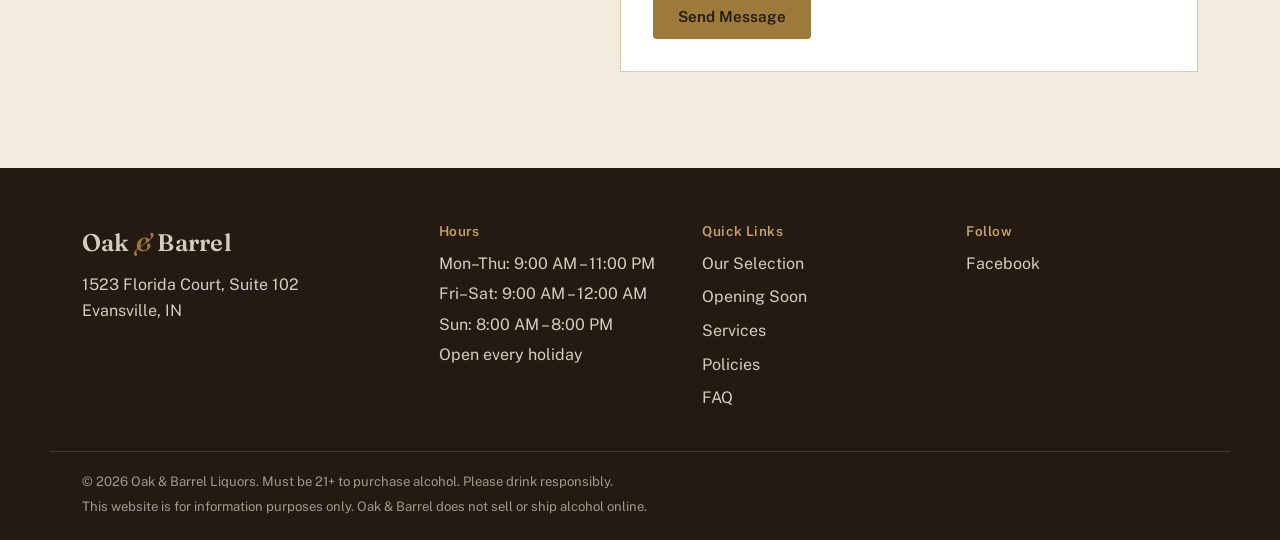
==== commit 68217375: "contact form and email" ====
--- a/index.html
+++ b/index.html
@@ -13,6 +13,13 @@
 <link rel="preconnect" href="https://fonts.googleapis.com">
 <link rel="preconnect" href="https://fonts.gstatic.com" crossorigin>
 <link href="https://fonts.googleapis.com/css2?family=Fraunces:opsz,wght@9..144,400;9..144,500;9..144,600;9..144,700&family=Public+Sans:wght@400;500;600;700&display=swap" rel="stylesheet">
+
+<!-- Favicon (generated from oakAndBarrelLogo.jpg) -->
+<link rel="icon" href="favicon.ico" sizes="any">
+<link rel="icon" type="image/png" sizes="16x16" href="favicon-16.png">
+<link rel="icon" type="image/png" sizes="32x32" href="favicon-32.png">
+<link rel="icon" type="image/png" sizes="192x192" href="favicon-192.png">
+<link rel="apple-touch-icon" sizes="180x180" href="favicon-180.png">
 
 <link rel="stylesheet" href="style.css">
 </head>
@@ -247,11 +254,9 @@
             <!-- <a class="tel-link" href="tel:+1XXXXXXXXXX">(XXX) XXX-XXXX</a> -->
           </div>
 
-          <!-- TODO: add email address here, then uncomment the link and remove the "coming soon" line -->
           <div class="contact-row">
             <h3>Email</h3>
-            <p class="pending">Coming soon</p>
-            <!-- <a class="tel-link" href="mailto:you@oakandbarrel.com">you@oakandbarrel.com</a> -->
+            <a class="tel-link" href="mailto:oakbarrel81@gmail.com">oakbarrel81@gmail.com</a>
           </div>
 
           <div class="contact-row">
@@ -263,49 +268,10 @@
           </div>
         </div>
 
-        <!-- ================================================================
-             CONTACT FORM — powered by Formspree
-             ----------------------------------------------------------------
-             SETUP (takes about 5 minutes, no coding required):
-
-             1. Go to https://formspree.io and create a free account.
-             2. Create a new form. Formspree will ask which email address
-                should receive the submissions — use the store's email.
-             3. Formspree gives you an endpoint that looks like this:
-                    https://formspree.io/f/abcdwxyz
-                The last part ("abcdwxyz") is your FORM ID.
-             4. Replace YOUR_FORM_ID below, in the form's action attribute,
-                with that ID. That is the ONLY edit required:
-
-                    action="https://formspree.io/f/YOUR_FORM_ID"
-                 -> action="https://formspree.io/f/abcdwxyz"
-
-             5. Submit the form once yourself. Formspree emails you a
-                confirmation link the first time — click it, or submissions
-                won't be delivered.
-
-             NOTES:
-             - Formspree does NOT use an API key for plain HTML forms. The
-               form ID in the URL is all that's needed, and it is safe to
-               have in public code.
-             - The free plan allows 50 submissions/month. Paid plans lift that.
-             - Formspree only works on a real hosted domain (or localhost).
-               Opening this file directly from your desktop with file:// will
-               fail the submission.
-             - The form submits through JavaScript (see script.js) so visitors
-               stay on the page and see a success message instead of being
-               redirected to a Formspree page. If JavaScript is off, it falls
-               back to a normal form POST and Formspree shows its own page.
-             - The "_gotcha" field below is an anti-spam honeypot. It's hidden
-               from people; bots fill it in and Formspree discards those.
-               Leave it alone.
-             - To change the subject line of the emails you receive, edit the
-               value of the hidden "_subject" field.
-             ================================================================ -->
         <form class="contact-form"
               id="contactForm"
               aria-label="Contact form"
-              action="https://formspree.io/f/YOUR_FORM_ID"
+              action="https://formspree.io/f/mjykgkjn"
               method="POST">
 
           <p class="form-note">This form does not place orders — it's for general questions only.</p>
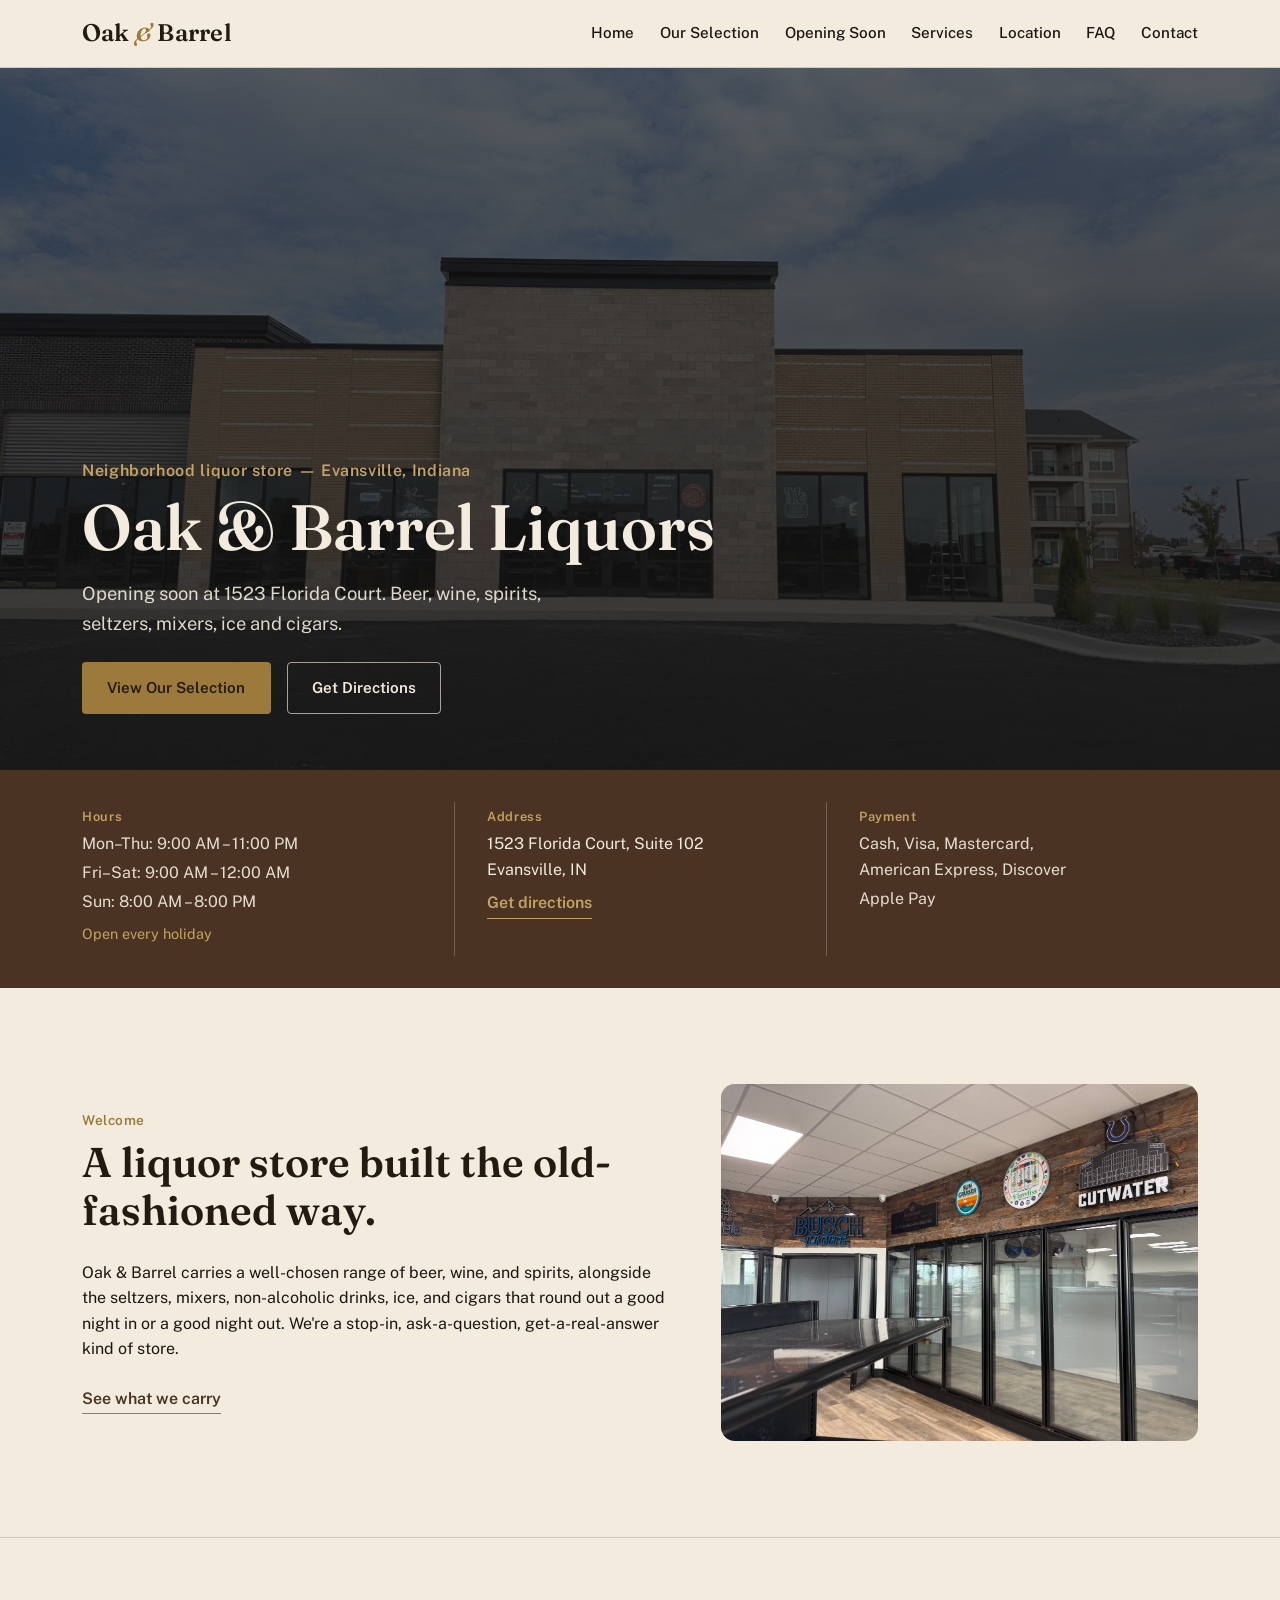
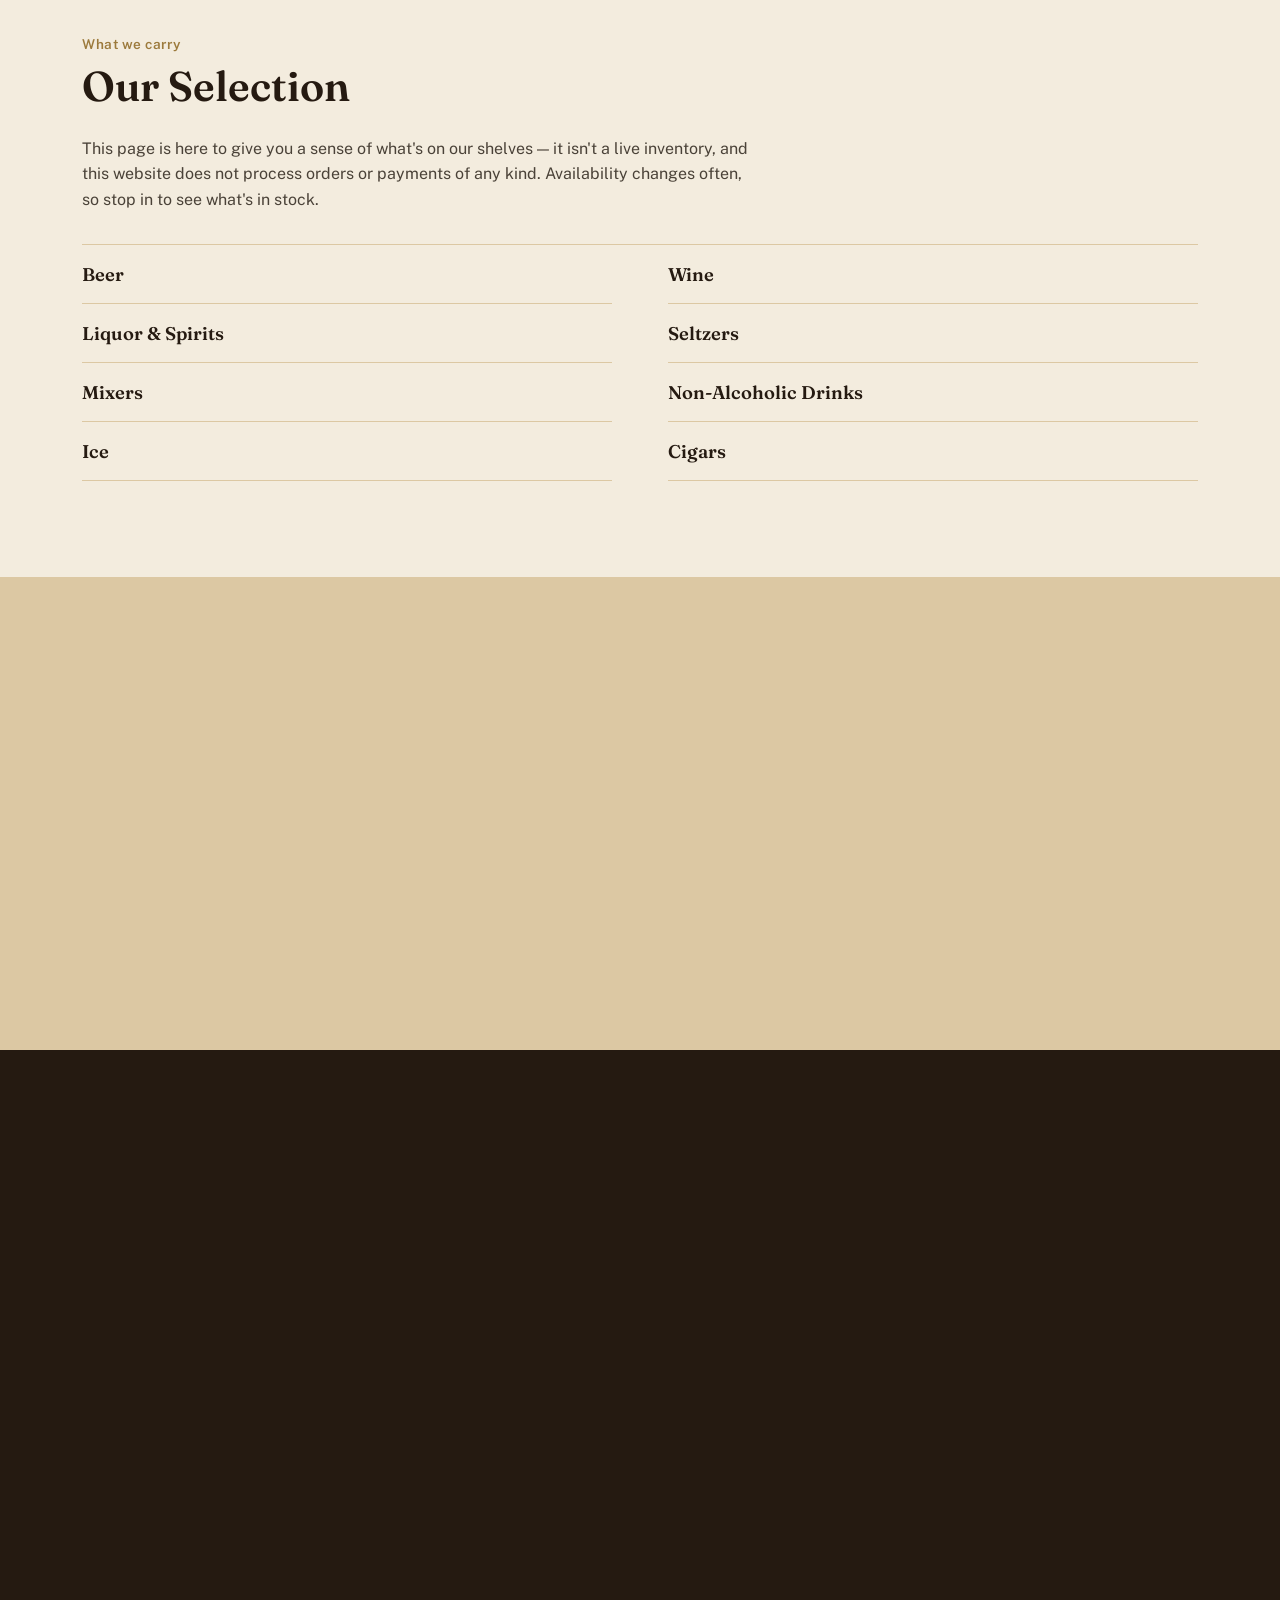
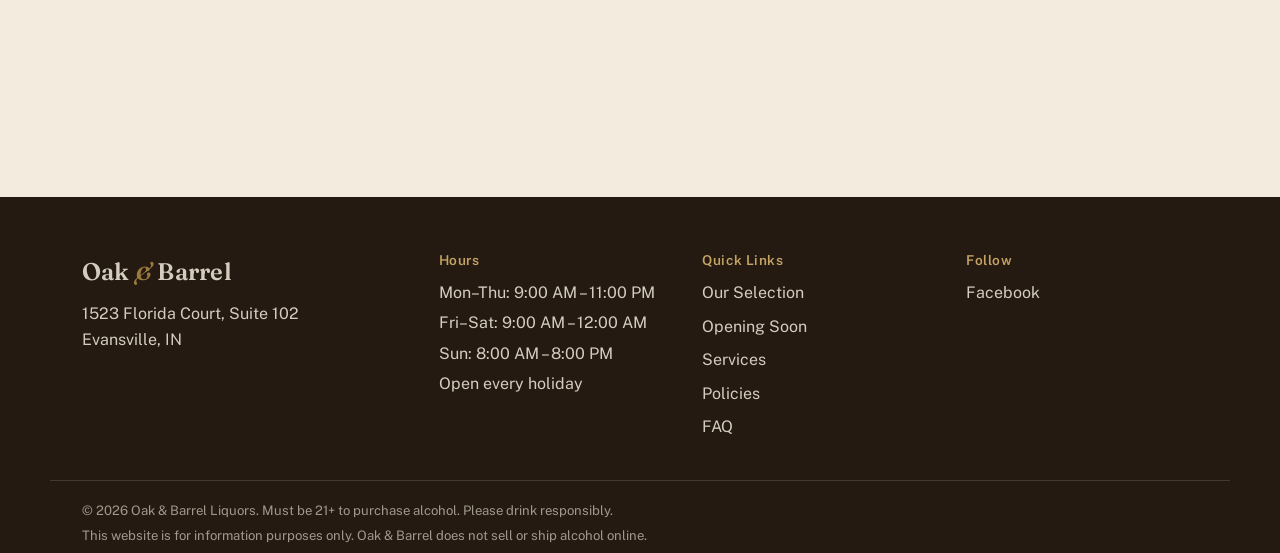
==== commit 92444d54: "added animations and picture" ====
--- a/index.html
+++ b/index.html
@@ -22,6 +22,7 @@
 <link rel="apple-touch-icon" sizes="180x180" href="favicon-180.png">
 
 <link rel="stylesheet" href="style.css">
+<noscript><style>.reveal { opacity: 1 !important; transform: none !important; }</style></noscript>
 </head>
 <body>
 
@@ -54,8 +55,8 @@
 
   <!-- ============ HERO ============ -->
   <section class="hero" id="home">
-    <div class="hero-media photo-placeholder" role="img" aria-label="Placeholder — replace with a wide photograph of the Oak &amp; Barrel storefront or interior">
-      <span class="placeholder-tag">Photo placeholder — store exterior or hero shot</span>
+    <div class="hero-media">
+      <img src="outside_photo.JPG" alt="Oak &amp; Barrel Liquors storefront at 1523 Florida Court, Evansville, Indiana">
     </div>
     <div class="hero-scrim" aria-hidden="true"></div>
 
@@ -98,22 +99,22 @@
 
   <!-- ============ INTRO ============ -->
   <section class="intro" id="intro">
-    <div class="intro-inner">
+    <div class="intro-inner reveal">
       <div class="intro-text">
         <p class="section-kicker">Welcome</p>
         <h2>A liquor store built the old-fashioned way.</h2>
         <p>Oak &amp; Barrel carries a well-chosen range of beer, wine, and spirits, alongside the seltzers, mixers, non-alcoholic drinks, ice, and cigars that round out a good night in or a good night out. We're a stop-in, ask-a-question, get-a-real-answer kind of store.</p>
         <a href="#selection" class="link-arrow">See what we carry</a>
       </div>
-      <div class="intro-media photo-placeholder">
-        <span class="placeholder-tag">Photo placeholder — interior or shelves</span>
+      <div class="intro-media">
+        <img src="shelves.png" alt="Beverage cooler wall inside Oak &amp; Barrel Liquors">
       </div>
     </div>
   </section>
 
   <!-- ============ OUR SELECTION ============ -->
   <section class="selection" id="selection">
-    <div class="section-inner">
+    <div class="section-inner reveal">
       <p class="section-kicker">What we carry</p>
       <h2>Our Selection</h2>
       <p class="section-lede">
@@ -136,7 +137,7 @@
 
   <!-- ============ SERVICES ============ -->
   <section class="services" id="services">
-    <div class="section-inner">
+    <div class="section-inner reveal">
       <p class="section-kicker">Beyond the bottle</p>
       <h2>Features &amp; Services</h2>
 
@@ -160,29 +161,24 @@
 
   <!-- ============ OPENING SOON ============ -->
   <section class="about" id="opening">
-    <div class="about-inner">
-      <div class="about-media photo-placeholder">
-        <span class="placeholder-tag">Photo placeholder — owner, staff, or storefront signage</span>
-      </div>
-      <div class="about-text">
-        <p class="section-kicker">Opening soon</p>
-        <h2>We're almost ready to open the doors.</h2>
-        <p>
-          Oak &amp; Barrel Liquors is getting the shelves stocked at 1523 Florida Court, Suite 102 in Evansville.
-          An opening date is coming soon — check back here for the announcement.
-        </p>
-        <p>
-          Once we're open, you'll find us seven days a week, holidays included: 9:00 AM to 11:00 PM Monday through
-          Thursday, 9:00 AM to midnight Friday and Saturday, and 8:00 AM to 8:00 PM on Sunday.
-        </p>
-        <a href="https://www.google.com/maps/dir/?api=1&amp;destination=1523+Florida+Court+Suite+102+Evansville+IN" class="link-arrow" target="_blank" rel="noopener">Get directions</a>
-      </div>
+    <div class="section-inner opening-inner reveal">
+      <p class="section-kicker">Opening soon</p>
+      <h2>We're almost ready to open the doors.</h2>
+      <p>
+        Oak &amp; Barrel Liquors is getting the shelves stocked at 1523 Florida Court, Suite 102 in Evansville.
+        An opening date is coming soon — check back here for the announcement.
+      </p>
+      <p>
+        Once we're open, you'll find us seven days a week, holidays included: 9:00 AM to 11:00 PM Monday through
+        Thursday, 9:00 AM to midnight Friday and Saturday, and 8:00 AM to 8:00 PM on Sunday.
+      </p>
+      <a href="https://www.google.com/maps/dir/?api=1&amp;destination=1523+Florida+Court+Suite+102+Evansville+IN" class="link-arrow" target="_blank" rel="noopener">Get directions</a>
     </div>
   </section>
 
   <!-- ============ LOCATION ============ -->
   <section class="location" id="location">
-    <div class="section-inner">
+    <div class="section-inner reveal">
       <p class="section-kicker">Find us</p>
       <h2>Location</h2>
 
@@ -209,7 +205,7 @@
 
   <!-- ============ POLICIES ============ -->
   <section class="policies" id="policies">
-    <div class="section-inner">
+    <div class="section-inner reveal">
       <p class="section-kicker">Good to know</p>
       <h2>Policies &amp; Important Information</h2>
 
@@ -233,7 +229,7 @@
 
   <!-- ============ CONTACT ============ -->
   <section class="contact" id="contact">
-    <div class="section-inner">
+    <div class="section-inner reveal">
       <p class="section-kicker">Get in touch</p>
       <h2>Contact</h2>
 
--- a/style.css
+++ b/style.css
@@ -84,7 +84,22 @@
 @media (prefers-reduced-motion: reduce) {
   html { scroll-behavior: auto; }
   * { animation-duration: 0.001ms !important; transition-duration: 0.001ms !important; }
-}
+  .reveal { opacity: 1 !important; transform: none !important; }
+}
+
+/* ---------- Scroll reveal ---------- */
+.reveal {
+  opacity: 0;
+  transform: translateY(18px);
+  transition: opacity 0.65s ease, transform 0.65s ease;
+}
+.reveal.is-visible {
+  opacity: 1;
+  transform: translateY(0);
+}
+.reveal-group .reveal:nth-child(2) { transition-delay: 0.08s; }
+.reveal-group .reveal:nth-child(3) { transition-delay: 0.16s; }
+.reveal-group .reveal:nth-child(4) { transition-delay: 0.24s; }
 
 /* ---------- Shared layout helpers ---------- */
 .section-inner {
@@ -124,14 +139,17 @@
   border-radius: var(--radius-sm);
   border: 1.5px solid transparent;
   cursor: pointer;
-  transition: background-color 0.15s ease, color 0.15s ease, border-color 0.15s ease;
-}
+  transition: background-color 0.15s ease, color 0.15s ease, border-color 0.15s ease, transform 0.15s ease, box-shadow 0.15s ease;
+}
+
+.btn:hover { transform: translateY(-2px); }
+.btn:active { transform: translateY(0); }
 
 .btn-primary {
   background: var(--color-brass);
   color: var(--color-espresso);
 }
-.btn-primary:hover { background: var(--color-brass-light); }
+.btn-primary:hover { background: var(--color-brass-light); box-shadow: 0 6px 16px rgba(156, 122, 60, 0.35); }
 
 .btn-outline-light {
   background: transparent;
@@ -162,8 +180,9 @@
   text-decoration: none;
   border-bottom: 1.5px solid var(--color-brass);
   padding-bottom: 2px;
-}
-.link-arrow:hover { color: var(--color-brass); }
+  transition: color 0.15s ease, padding-left 0.15s ease;
+}
+.link-arrow:hover { color: var(--color-brass); padding-left: 3px; }
 
 .tel-link {
   font-weight: 600;
@@ -180,6 +199,11 @@
   z-index: 100;
   background: var(--color-cream);
   border-bottom: 1px solid var(--color-tan);
+  transition: box-shadow 0.25s ease;
+}
+
+.site-header.is-scrolled {
+  box-shadow: 0 2px 14px rgba(37, 26, 17, 0.08);
 }
 
 .header-inner {
@@ -190,6 +214,16 @@
   align-items: center;
   justify-content: space-between;
   gap: 1.5rem;
+  transition: padding 0.25s ease;
+}
+
+.site-header.is-scrolled .header-inner {
+  padding-top: 0.55rem;
+  padding-bottom: 0.55rem;
+}
+
+.site-header.is-scrolled .wordmark {
+  font-size: 1.3rem;
 }
 
 .wordmark {
@@ -200,6 +234,7 @@
   text-decoration: none;
   letter-spacing: 0.01em;
   white-space: nowrap;
+  transition: font-size 0.25s ease;
 }
 .wordmark .amp { color: var(--color-brass); font-style: italic; }
 
@@ -216,6 +251,7 @@
   color: var(--color-charcoal);
   padding: 0.25rem 0;
   border-bottom: 1.5px solid transparent;
+  transition: border-color 0.15s ease, color 0.15s ease;
 }
 .primary-nav a:hover { border-bottom-color: var(--color-brass); }
 
@@ -248,10 +284,17 @@
   inset: 0;
 }
 
+.hero-media img {
+  width: 100%;
+  height: 100%;
+  object-fit: cover;
+  display: block;
+}
+
 .hero-scrim {
   position: absolute;
   inset: 0;
-  background: linear-gradient(to top, rgba(27, 22, 17, 0.88) 0%, rgba(27, 22, 17, 0.45) 45%, rgba(27, 22, 17, 0.15) 100%);
+  background: linear-gradient(to top, rgba(20, 20, 20, 0.88) 0%, rgba(20, 20, 20, 0.78) 45%, rgba(20, 20, 20, 0.68) 100%);
 }
 
 .hero-content {
@@ -288,6 +331,20 @@
   flex-wrap: wrap;
   margin-top: 1.5rem;
 }
+
+/* ---------- Hero entrance ---------- */
+@keyframes heroRise {
+  from { opacity: 0; transform: translateY(14px); }
+  to   { opacity: 1; transform: translateY(0); }
+}
+.hero-eyebrow, .hero-title, .hero-tagline, .hero-actions {
+  opacity: 0;
+  animation: heroRise 0.7s ease forwards;
+}
+.hero-eyebrow  { animation-delay: 0.05s; }
+.hero-title    { animation-delay: 0.16s; }
+.hero-tagline  { animation-delay: 0.30s; }
+.hero-actions  { animation-delay: 0.44s; }
 
 /* ---------- Photo placeholders ---------- */
 .photo-placeholder {
@@ -361,7 +418,18 @@
   align-items: center;
 }
 
-.intro-media { min-height: 320px; }
+.intro-media {
+  min-height: 320px;
+  border-radius: 14px;
+  overflow: hidden;
+}
+
+.intro-media img {
+  width: 100%;
+  height: 100%;
+  object-fit: cover;
+  display: block;
+}
 
 /* ---------- Selection ---------- */
 .selection { background: var(--color-cream); border-top: 1px solid var(--color-tan); }
@@ -414,22 +482,16 @@
 /* ---------- Opening soon (dark band) ---------- */
 .about { background: var(--color-espresso); color: var(--color-cream); }
 
-.about-inner {
-  max-width: var(--max-width);
+.opening-inner {
+  max-width: 760px;
   margin: 0 auto;
   padding: var(--space-xl) var(--space-md);
-  display: grid;
-  grid-template-columns: 0.85fr 1.15fr;
-  gap: var(--space-lg);
-  align-items: center;
-}
-
-.about-media { min-height: 380px; }
+}
 
 .about h2 { color: var(--color-cream); }
 .about .section-kicker { color: var(--color-brass-light); }
-.about-text p { color: rgba(243, 236, 222, 0.88); }
-.about-text .link-arrow { color: var(--color-brass-light); border-color: var(--color-brass-light); }
+.about p { color: rgba(243, 236, 222, 0.88); }
+.about .link-arrow { color: var(--color-brass-light); border-color: var(--color-brass-light); }
 
 /* ---------- Location ---------- */
 .location-details {
@@ -665,7 +727,7 @@
 .faq-item summary:hover { color: var(--color-brass); }
 .faq-item summary:focus-visible { outline: 2px solid var(--color-brass); outline-offset: 2px; }
 
-.faq-answer { padding: 0 2.5rem 1.3rem 0; }
+.faq-answer { padding: 0 2.5rem 1.3rem 0; overflow: hidden; }
 .faq-answer p { color: #4a4238; margin-bottom: 0; }
 .faq-answer .link-arrow { margin-top: 0.8em; }
 
@@ -690,11 +752,10 @@
 
 @media (max-width: 960px) {
   .intro-inner,
-  .about-inner,
   .contact-grid {
     grid-template-columns: 1fr;
   }
-  .about-media, .intro-media { order: -1; }
+  .intro-media { order: -1; }
 
   .footer-inner { grid-template-columns: 1fr 1fr; }
 }
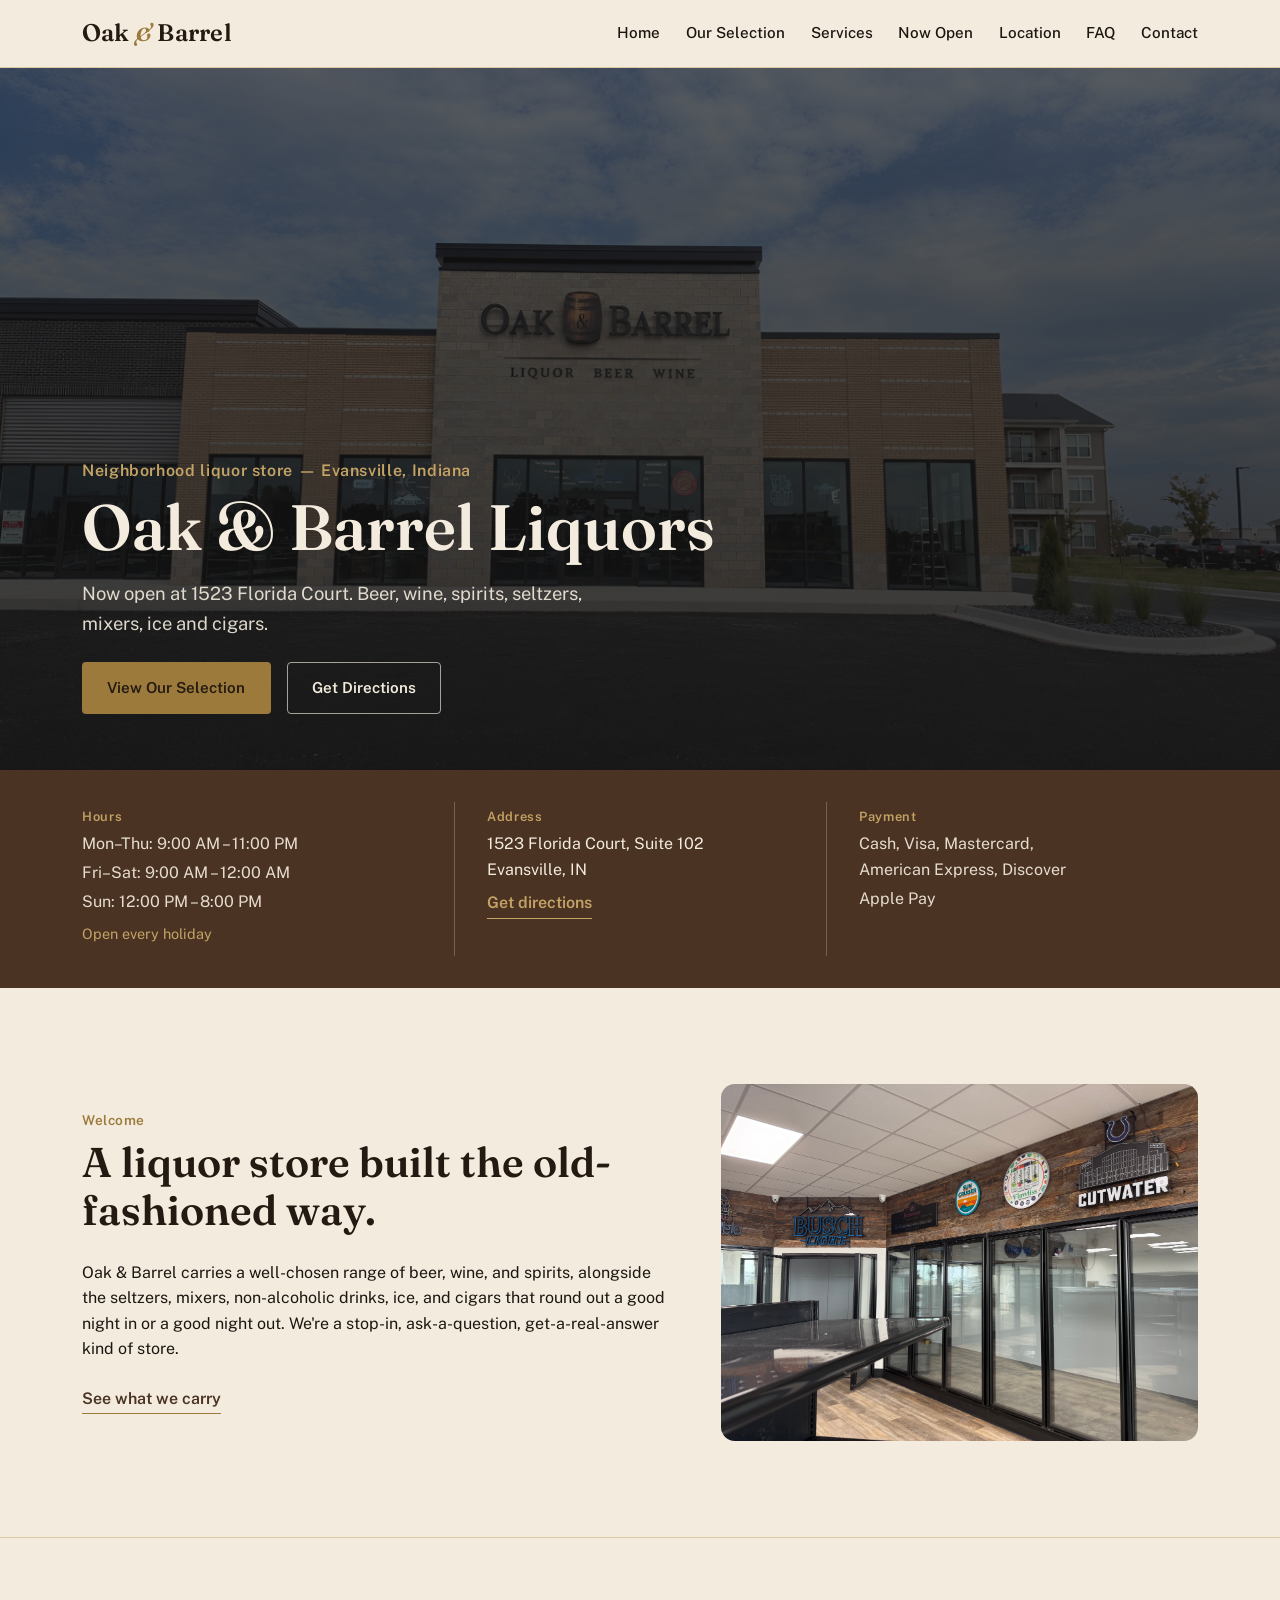
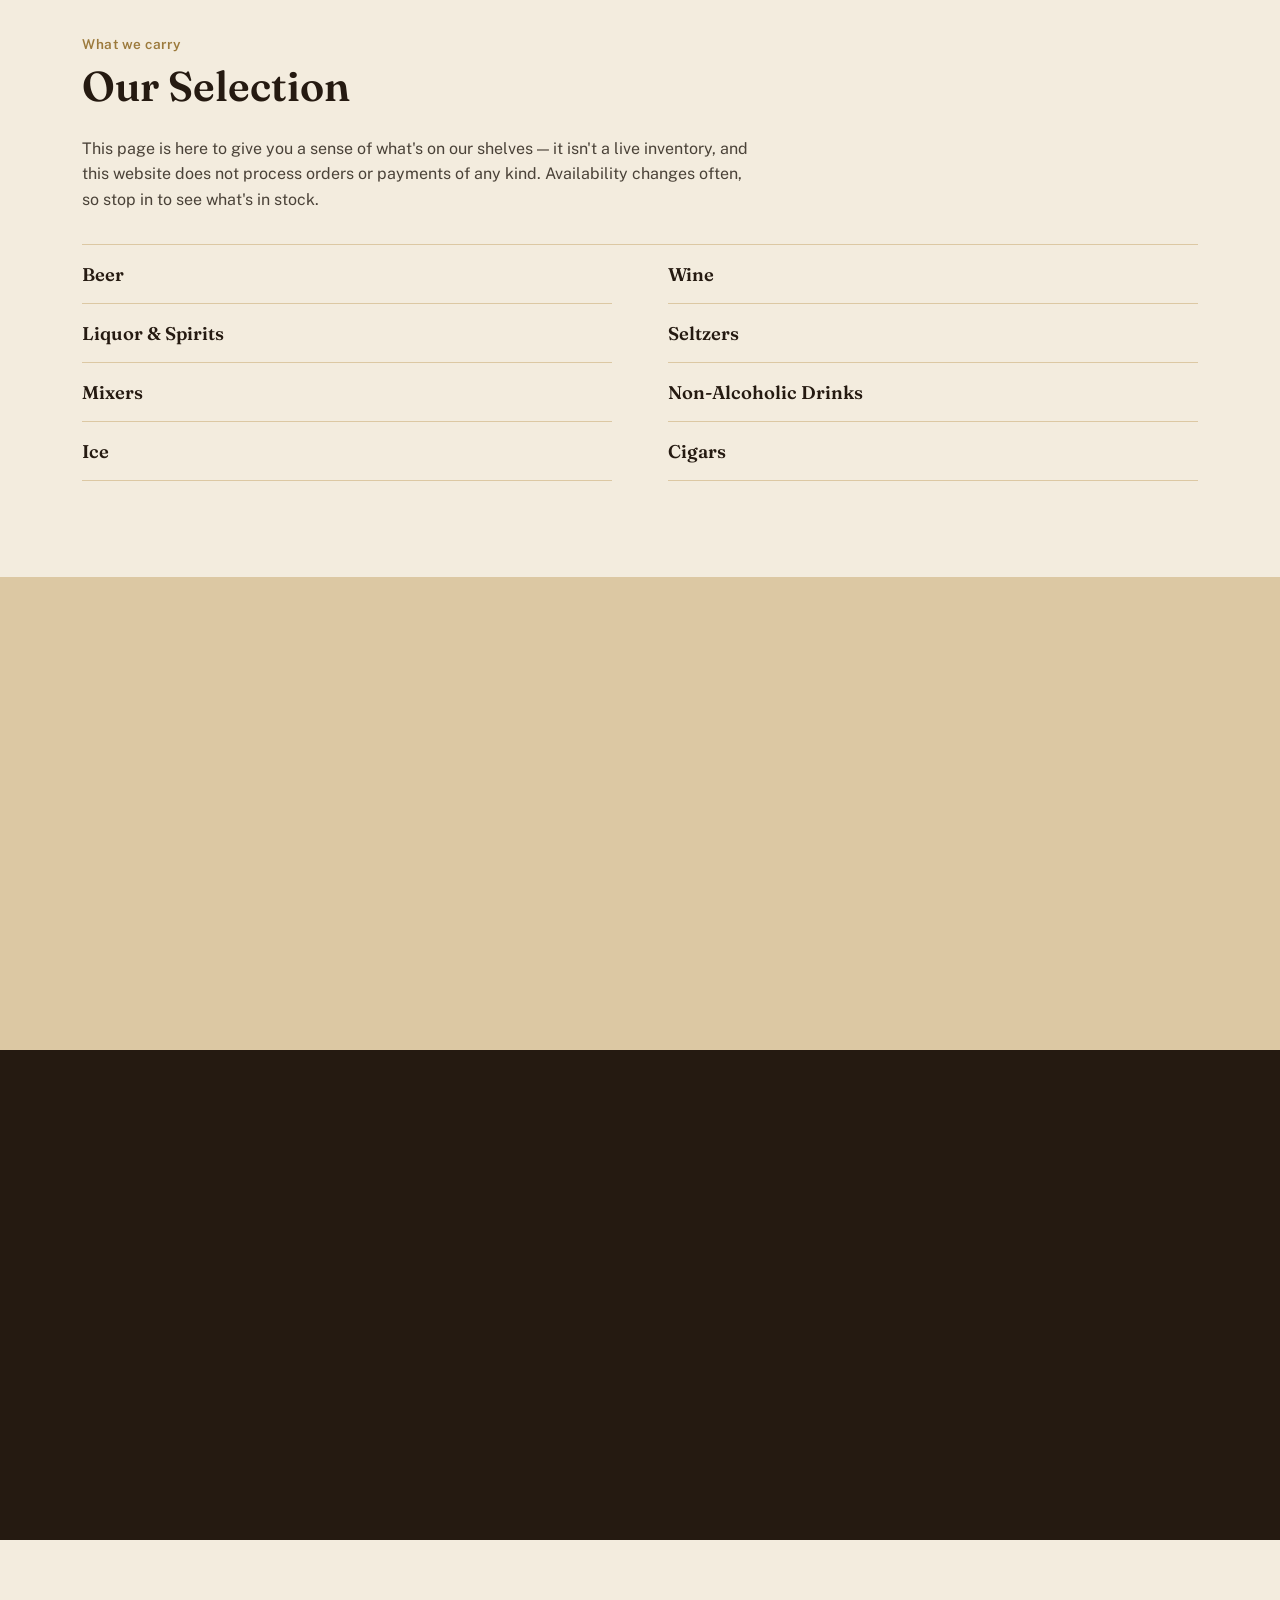
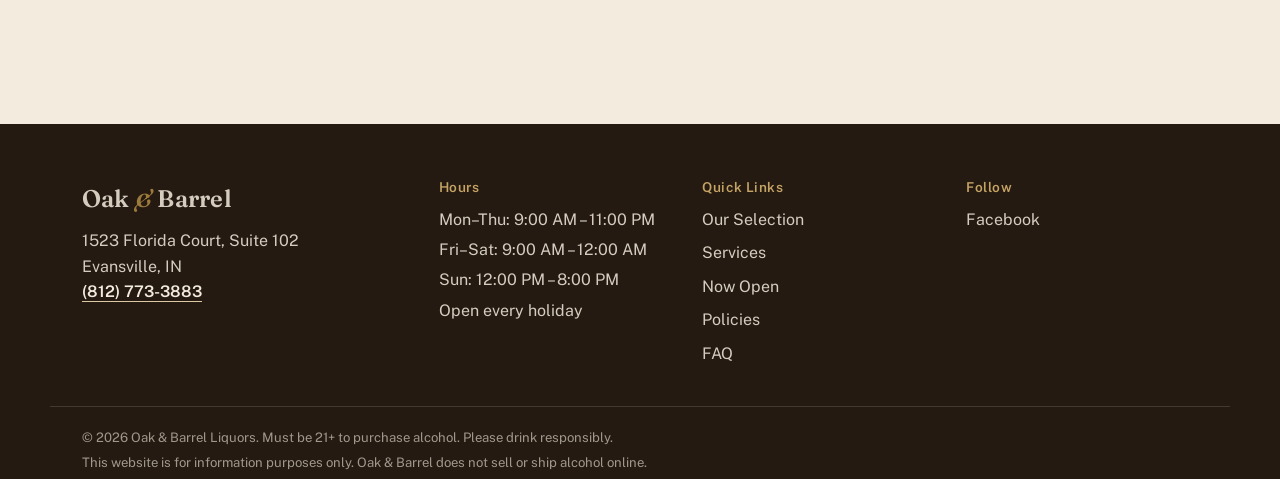
==== commit fa7191c0: "open now" ====
--- a/index.html
+++ b/index.html
@@ -4,10 +4,10 @@
 <meta charset="UTF-8">
 <meta name="viewport" content="width=device-width, initial-scale=1.0">
 <title>Oak &amp; Barrel Liquors — Beer, Wine, Spirits &amp; Cigars in Evansville, IN</title>
-<meta name="description" content="Oak & Barrel Liquors is a neighborhood liquor store opening soon at 1523 Florida Court, Suite 102 in Evansville, Indiana. Beer, wine, spirits, seltzers, mixers, non-alcoholic drinks, ice and cigars.">
+<meta name="description" content="Oak & Barrel Liquors is a neighborhood liquor store now open at 1523 Florida Court, Suite 102 in Evansville, Indiana. Beer, wine, spirits, seltzers, mixers, non-alcoholic drinks, ice and cigars.">
 
 <meta property="og:title" content="Oak &amp; Barrel Liquors">
-<meta property="og:description" content="A neighborhood liquor store opening soon in Evansville, Indiana. Beer, wine, spirits, seltzers, mixers, ice and cigars.">
+<meta property="og:description" content="A neighborhood liquor store now open in Evansville, Indiana. Beer, wine, spirits, seltzers, mixers, ice and cigars.">
 <meta property="og:type" content="business.business">
 
 <link rel="preconnect" href="https://fonts.googleapis.com">
@@ -42,9 +42,9 @@
     <nav class="primary-nav" id="primaryNav" aria-label="Primary">
       <a href="#home">Home</a>
       <a href="#selection">Our Selection</a>
-      <a href="#opening">Opening Soon</a>
       <a href="#services">Services</a>
-      <a href="#location">Location</a>
+      <a href="#opening">Now Open</a>
+      <a href="location.html">Location</a>
       <a href="faq.html">FAQ</a>
       <a href="#contact">Contact</a>
     </nav>
@@ -56,17 +56,17 @@
   <!-- ============ HERO ============ -->
   <section class="hero" id="home">
     <div class="hero-media">
-      <img src="outside_photo.JPG" alt="Oak &amp; Barrel Liquors storefront at 1523 Florida Court, Evansville, Indiana">
+      <img src="heroPhoto.JPG" alt="Oak &amp; Barrel Liquors storefront at 1523 Florida Court, Evansville, Indiana">
     </div>
     <div class="hero-scrim" aria-hidden="true"></div>
 
     <div class="hero-content">
       <p class="hero-eyebrow">Neighborhood liquor store — Evansville, Indiana</p>
       <h1 class="hero-title">Oak &amp; Barrel Liquors</h1>
-      <p class="hero-tagline">Opening soon at 1523 Florida Court. Beer, wine, spirits, seltzers, mixers, ice and cigars.</p>
+      <p class="hero-tagline">Now open at 1523 Florida Court. Beer, wine, spirits, seltzers, mixers, ice and cigars.</p>
       <div class="hero-actions">
         <a href="#selection" class="btn btn-primary">View Our Selection</a>
-        <a href="https://www.google.com/maps/dir/?api=1&amp;destination=1523+Florida+Court+Suite+102+Evansville+IN" class="btn btn-outline-light" target="_blank" rel="noopener">Get Directions</a>
+        <a href="location.html" class="btn btn-outline-light">Get Directions</a>
       </div>
     </div>
   </section>
@@ -78,7 +78,7 @@
         <h2 class="info-label">Hours</h2>
         <p>Mon–Thu: 9:00 AM – 11:00 PM</p>
         <p>Fri–Sat: 9:00 AM – 12:00 AM</p>
-        <p>Sun: 8:00 AM – 8:00 PM</p>
+        <p>Sun: 12:00 PM – 8:00 PM</p>
         <p class="info-note">Open every holiday</p>
       </div>
       <div class="info-item">
@@ -87,7 +87,7 @@
           1523 Florida Court, Suite 102<br>
           Evansville, IN
         </address>
-        <a href="https://www.google.com/maps/dir/?api=1&amp;destination=1523+Florida+Court+Suite+102+Evansville+IN" class="link-arrow" target="_blank" rel="noopener">Get directions</a>
+        <a href="location.html" class="link-arrow">Get directions</a>
       </div>
       <div class="info-item">
         <h2 class="info-label">Payment</h2>
@@ -159,20 +159,19 @@
     </div>
   </section>
 
-  <!-- ============ OPENING SOON ============ -->
+  <!-- ============ NOW OPEN ============ -->
   <section class="about" id="opening">
     <div class="section-inner opening-inner reveal">
-      <p class="section-kicker">Opening soon</p>
-      <h2>We're almost ready to open the doors.</h2>
+      <p class="section-kicker">Now open</p>
+      <h2>Our doors are open.</h2>
       <p>
-        Oak &amp; Barrel Liquors is getting the shelves stocked at 1523 Florida Court, Suite 102 in Evansville.
-        An opening date is coming soon — check back here for the announcement.
+        Oak &amp; Barrel Liquors is open now at 1523 Florida Court, Suite 102 in Evansville. Come by and see what's on the shelves.
       </p>
       <p>
-        Once we're open, you'll find us seven days a week, holidays included: 9:00 AM to 11:00 PM Monday through
-        Thursday, 9:00 AM to midnight Friday and Saturday, and 8:00 AM to 8:00 PM on Sunday.
+        We're open seven days a week, holidays included: 9:00 AM to 11:00 PM Monday through
+        Thursday, 9:00 AM to midnight Friday and Saturday, and 12:00 PM to 8:00 PM on Sunday.
       </p>
-      <a href="https://www.google.com/maps/dir/?api=1&amp;destination=1523+Florida+Court+Suite+102+Evansville+IN" class="link-arrow" target="_blank" rel="noopener">Get directions</a>
+      <a href="location.html" class="link-arrow">Get directions</a>
     </div>
   </section>
 
@@ -189,14 +188,14 @@
             1523 Florida Court, Suite 102<br>
             Evansville, IN
           </address>
-          <a href="https://www.google.com/maps/dir/?api=1&amp;destination=1523+Florida+Court+Suite+102+Evansville+IN" class="btn btn-outline-dark" target="_blank" rel="noopener">Get Directions</a>
+          <a href="location.html" class="btn btn-outline-dark">Get Directions</a>
         </div>
 
         <div class="location-block">
           <h3>Hours</h3>
           <p>Mon–Thu: 9:00 AM – 11:00 PM</p>
           <p>Fri–Sat: 9:00 AM – 12:00 AM</p>
-          <p>Sun: 8:00 AM – 8:00 PM</p>
+          <p>Sun: 12:00 PM – 8:00 PM</p>
           <p>Open every holiday</p>
         </div>
       </div>
@@ -243,11 +242,9 @@
             </address>
           </div>
 
-          <!-- TODO: add phone number here, then uncomment the link and remove the "coming soon" line -->
           <div class="contact-row">
             <h3>Phone</h3>
-            <p class="pending">Coming soon</p>
-            <!-- <a class="tel-link" href="tel:+1XXXXXXXXXX">(XXX) XXX-XXXX</a> -->
+            <a class="tel-link" href="tel:+18127733883">(812) 773-3883</a>
           </div>
 
           <div class="contact-row">
@@ -258,8 +255,7 @@
           <div class="contact-row">
             <h3>Follow Us</h3>
             <div class="social-links">
-              <!-- TODO: replace # with the Facebook page URL -->
-              <a href="#" aria-label="Oak &amp; Barrel Liquors on Facebook">Facebook</a>
+              <a href="https://www.facebook.com/profile.php?id=61593742514404" target="_blank" rel="noopener" aria-label="Oak &amp; Barrel Liquors on Facebook">Facebook</a>
             </div>
           </div>
         </div>
@@ -307,30 +303,29 @@
         1523 Florida Court, Suite 102<br>
         Evansville, IN
       </address>
-      <!-- TODO: add phone number here once you have one -->
+      <a class="tel-link" href="tel:+18127733883">(812) 773-3883</a>
     </div>
 
     <div class="footer-col">
       <h3>Hours</h3>
       <p>Mon–Thu: 9:00 AM – 11:00 PM</p>
       <p>Fri–Sat: 9:00 AM – 12:00 AM</p>
-      <p>Sun: 8:00 AM – 8:00 PM</p>
+      <p>Sun: 12:00 PM – 8:00 PM</p>
       <p>Open every holiday</p>
     </div>
 
     <div class="footer-col">
       <h3>Quick Links</h3>
       <a href="#selection">Our Selection</a>
-      <a href="#opening">Opening Soon</a>
       <a href="#services">Services</a>
+      <a href="#opening">Now Open</a>
       <a href="#policies">Policies</a>
       <a href="faq.html">FAQ</a>
     </div>
 
     <div class="footer-col">
       <h3>Follow</h3>
-      <!-- TODO: replace # with the Facebook page URL -->
-      <a href="#">Facebook</a>
+      <a href="https://www.facebook.com/profile.php?id=61593742514404" target="_blank" rel="noopener">Facebook</a>
     </div>
   </div>
 
--- a/style.css
+++ b/style.css
@@ -93,9 +93,11 @@
   transform: translateY(18px);
   transition: opacity 0.65s ease, transform 0.65s ease;
 }
+/* "none" (instead of translateY(0)) lets the browser drop the extra
+   graphics layer once the fade-in finishes, which keeps phone scrolling smooth. */
 .reveal.is-visible {
   opacity: 1;
-  transform: translateY(0);
+  transform: none;
 }
 .reveal-group .reveal:nth-child(2) { transition-delay: 0.08s; }
 .reveal-group .reveal:nth-child(3) { transition-delay: 0.16s; }
@@ -806,4 +808,24 @@
 @media (max-width: 720px) {
   .faq-cta-inner { flex-direction: column; align-items: flex-start; }
   .faq-answer, .faq-item summary { padding-right: 2rem; }
+}
+
+/* ===================================================================
+   Phone scroll smoothness
+   -------------------------------------------------------------------
+   On desktop the header shrinks a little once you scroll. Shrinking
+   changes the header's height, which shoves the whole page around while
+   your finger is still moving and makes scrolling feel choppy on phones.
+   On small screens the header now stays one size (only the soft shadow
+   appears), so nothing shifts mid-scroll.
+   =================================================================== */
+@media (max-width: 720px) {
+  .header-inner,
+  .wordmark { transition: none; }
+
+  .site-header.is-scrolled .header-inner {
+    padding-top: 0.9rem;
+    padding-bottom: 0.9rem;
+  }
+  .site-header.is-scrolled .wordmark { font-size: 1.5rem; }
 }
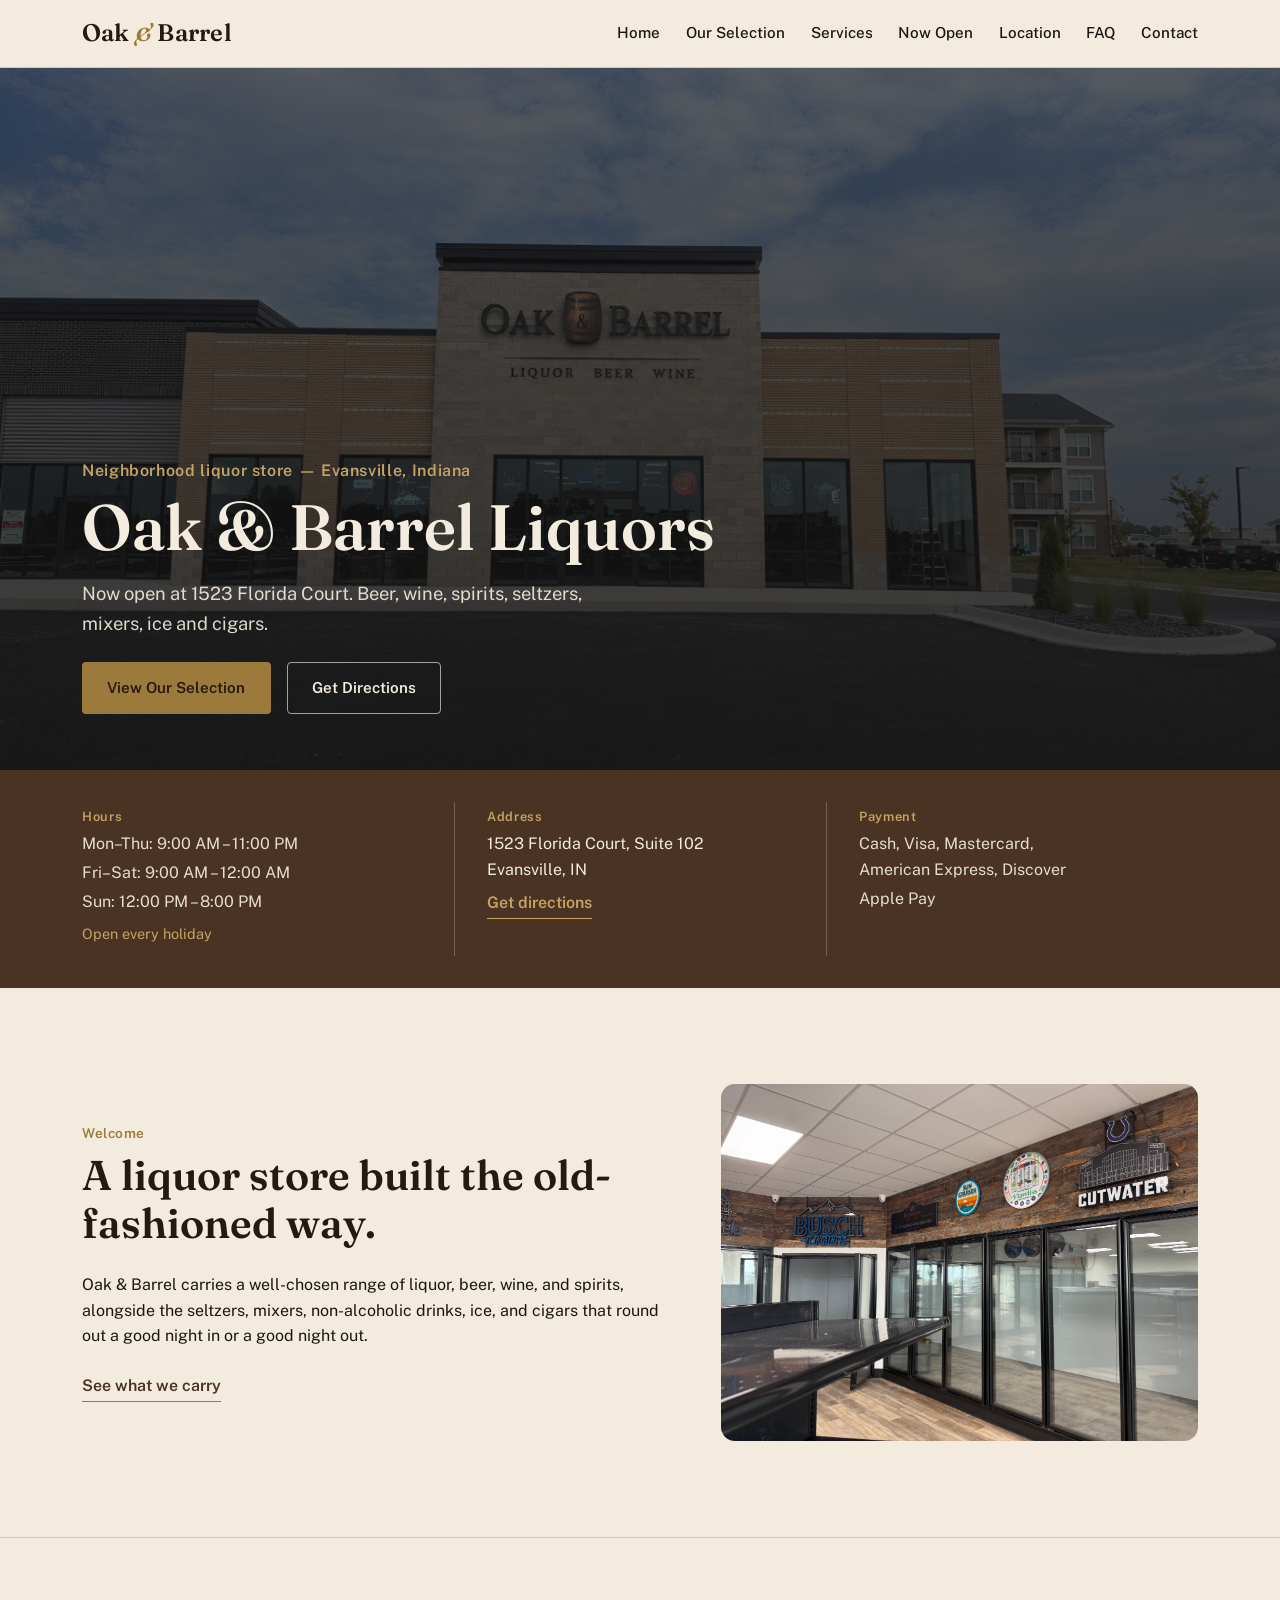
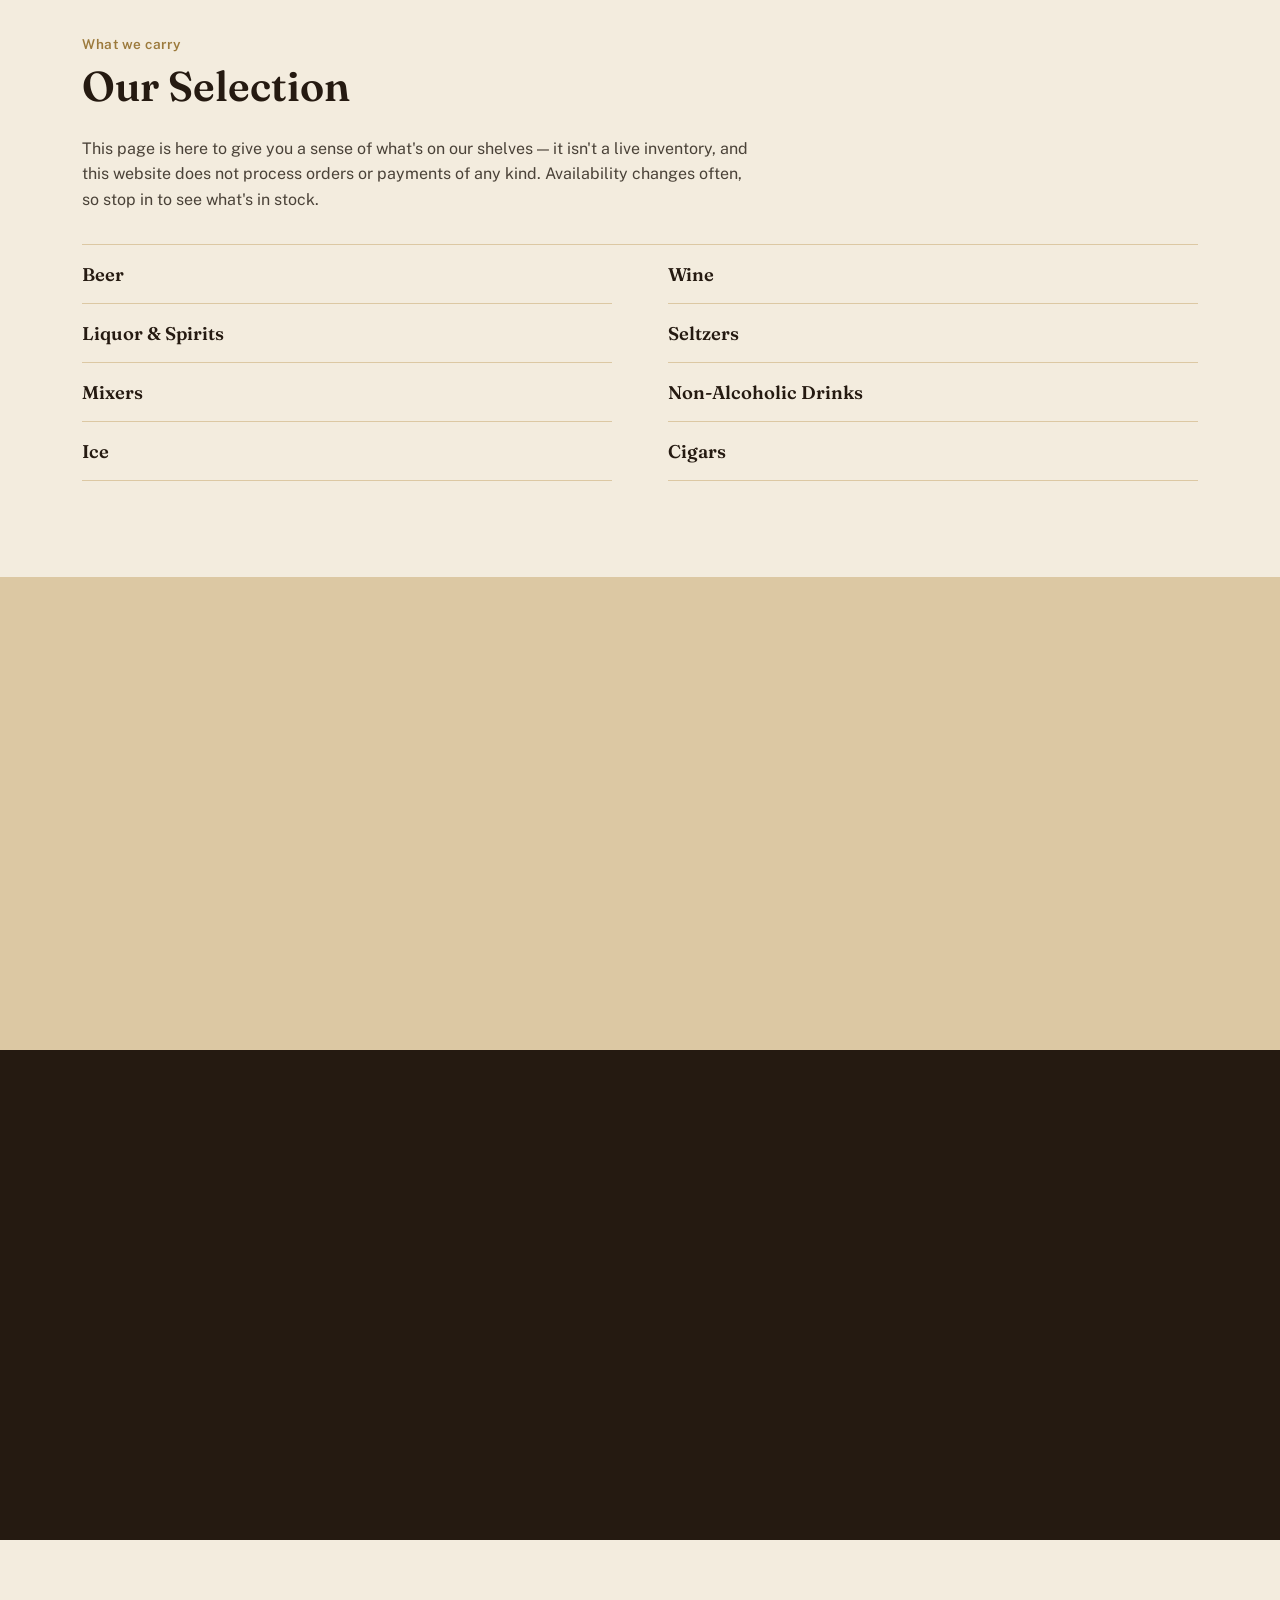
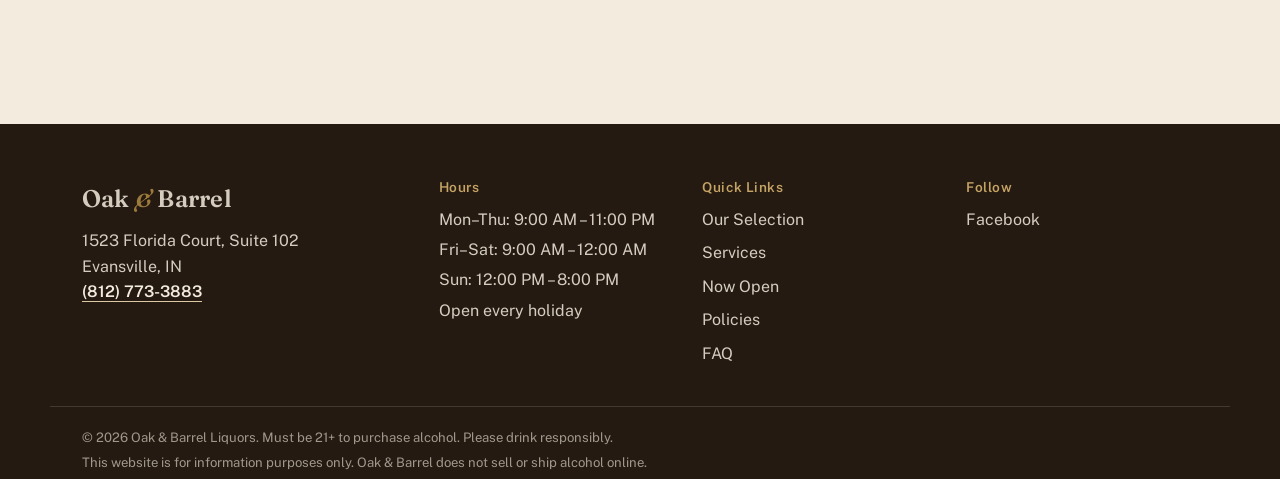
==== commit 444bd3e5: "finishing touches" ====
--- a/index.html
+++ b/index.html
@@ -103,7 +103,7 @@
       <div class="intro-text">
         <p class="section-kicker">Welcome</p>
         <h2>A liquor store built the old-fashioned way.</h2>
-        <p>Oak &amp; Barrel carries a well-chosen range of beer, wine, and spirits, alongside the seltzers, mixers, non-alcoholic drinks, ice, and cigars that round out a good night in or a good night out. We're a stop-in, ask-a-question, get-a-real-answer kind of store.</p>
+        <p>Oak &amp; Barrel carries a well-chosen range of liquor, beer, wine, and spirits, alongside the seltzers, mixers, non-alcoholic drinks, ice, and cigars that round out a good night in or a good night out.</p>
         <a href="#selection" class="link-arrow">See what we carry</a>
       </div>
       <div class="intro-media">
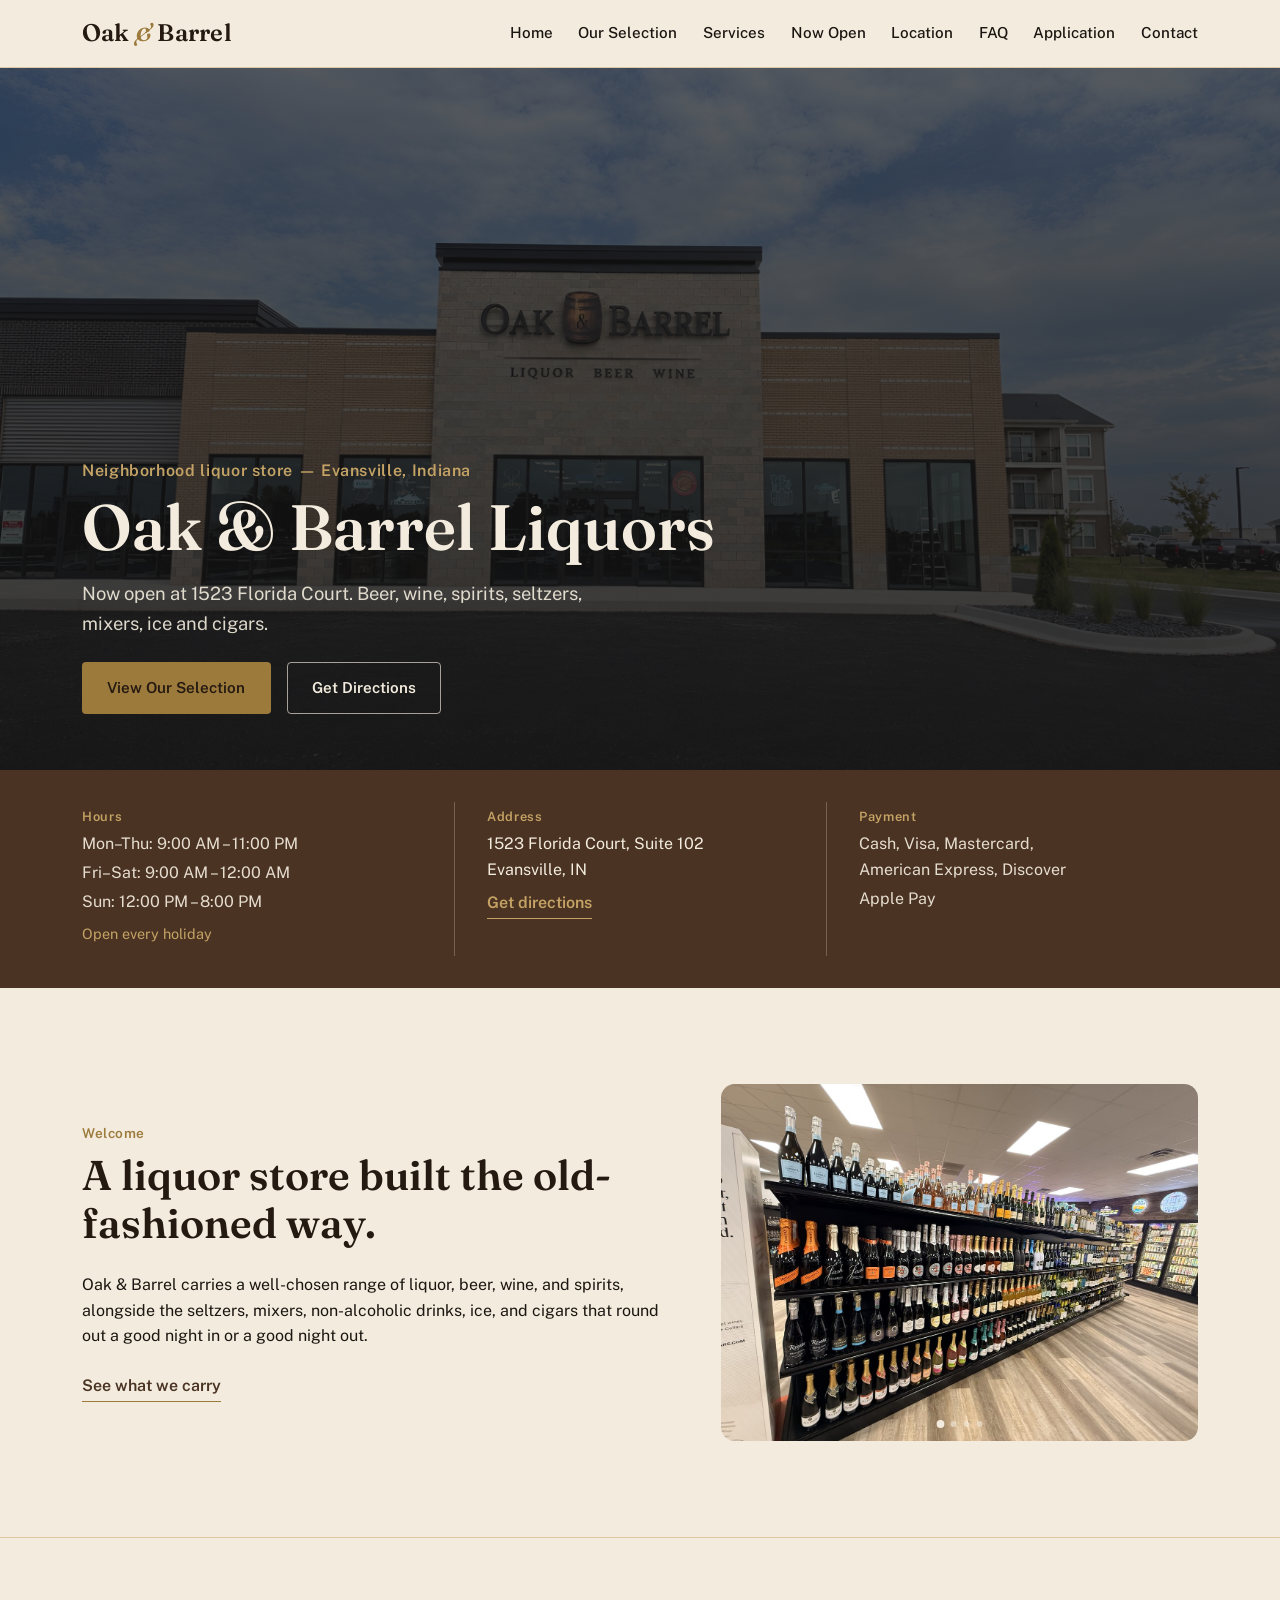
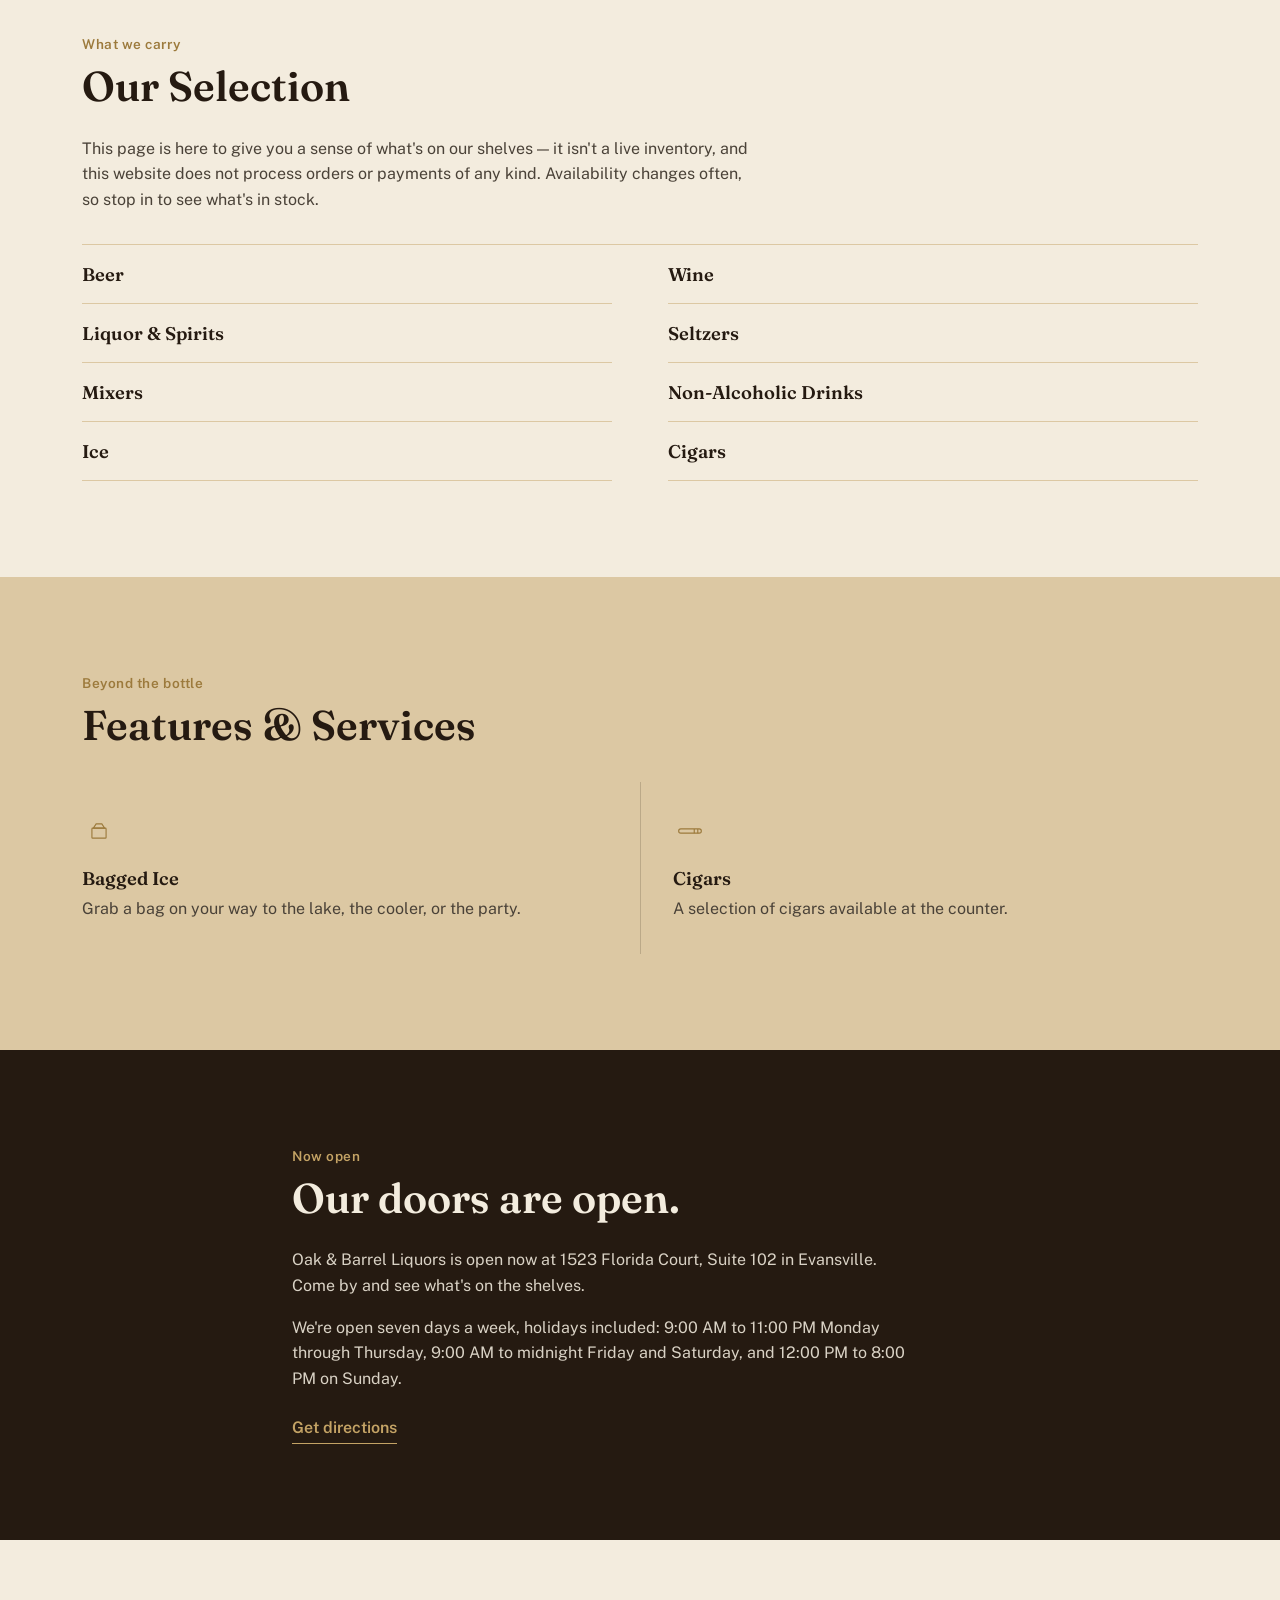
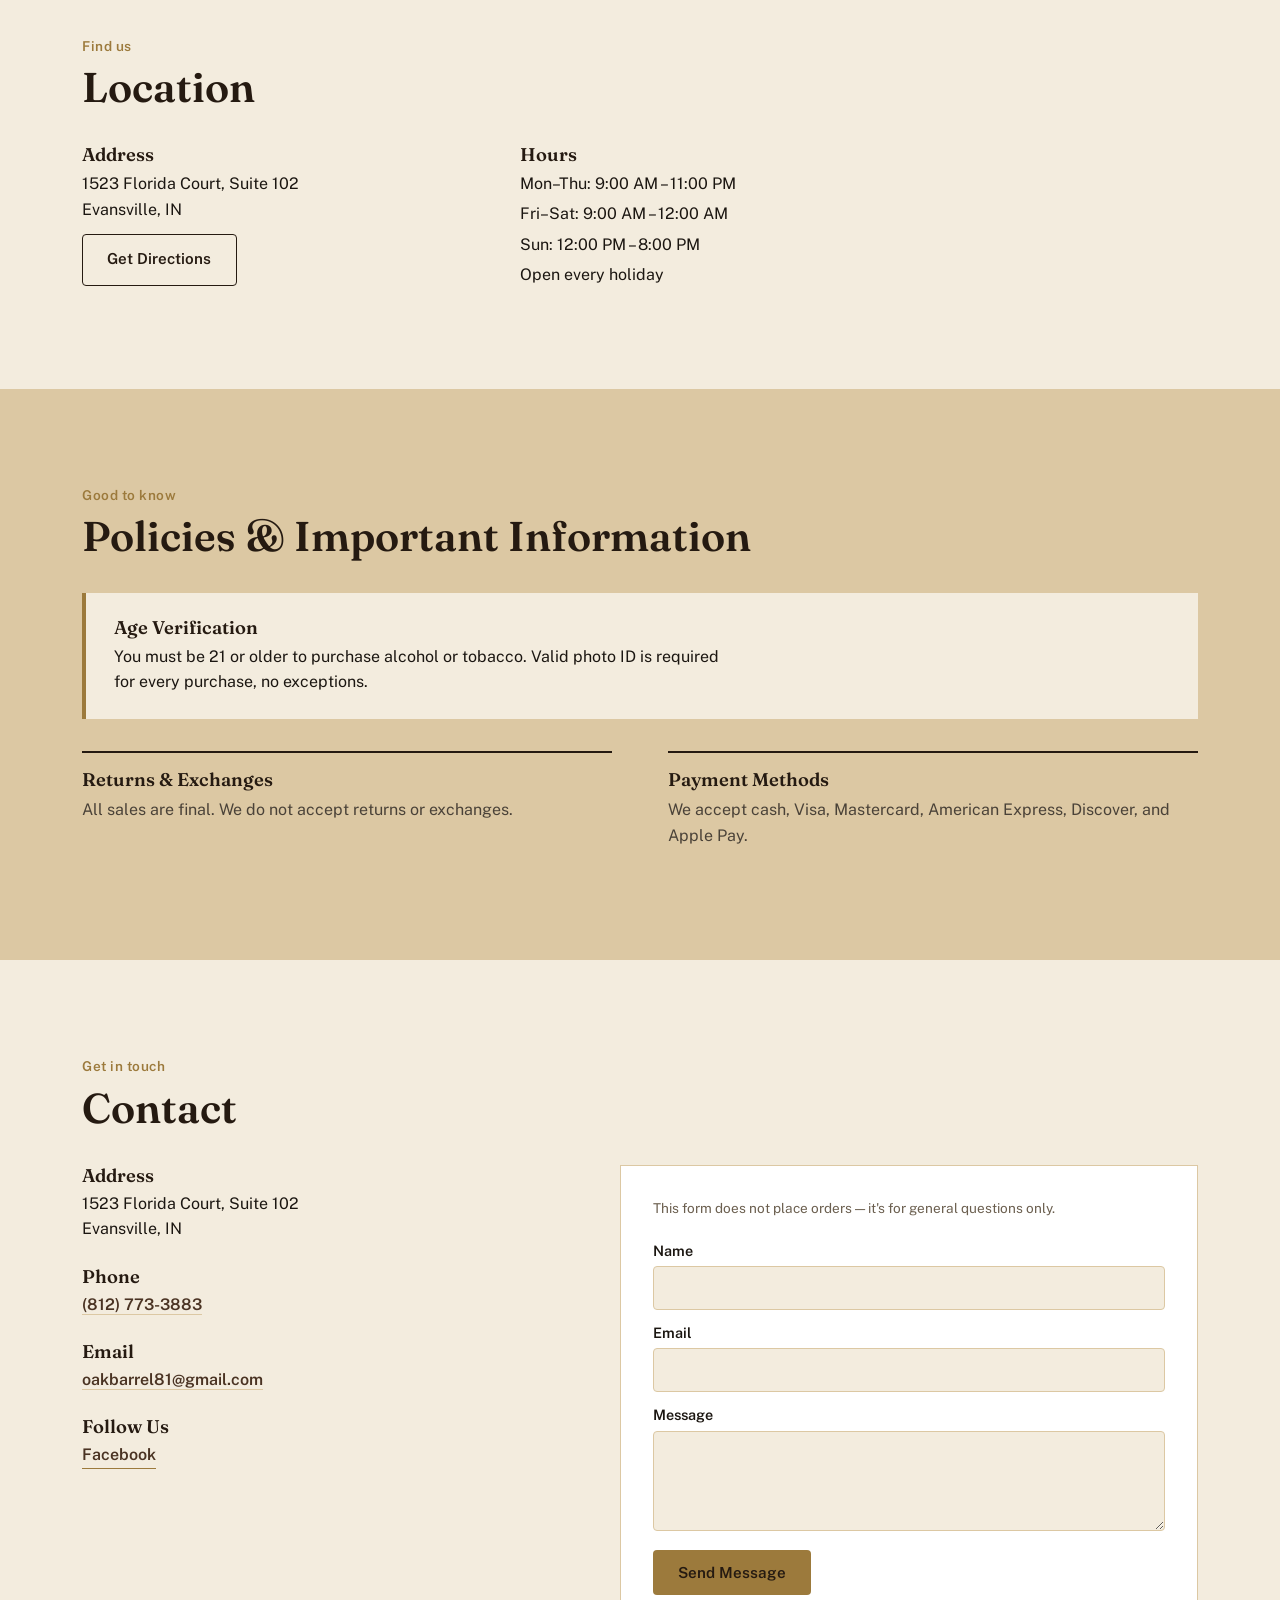
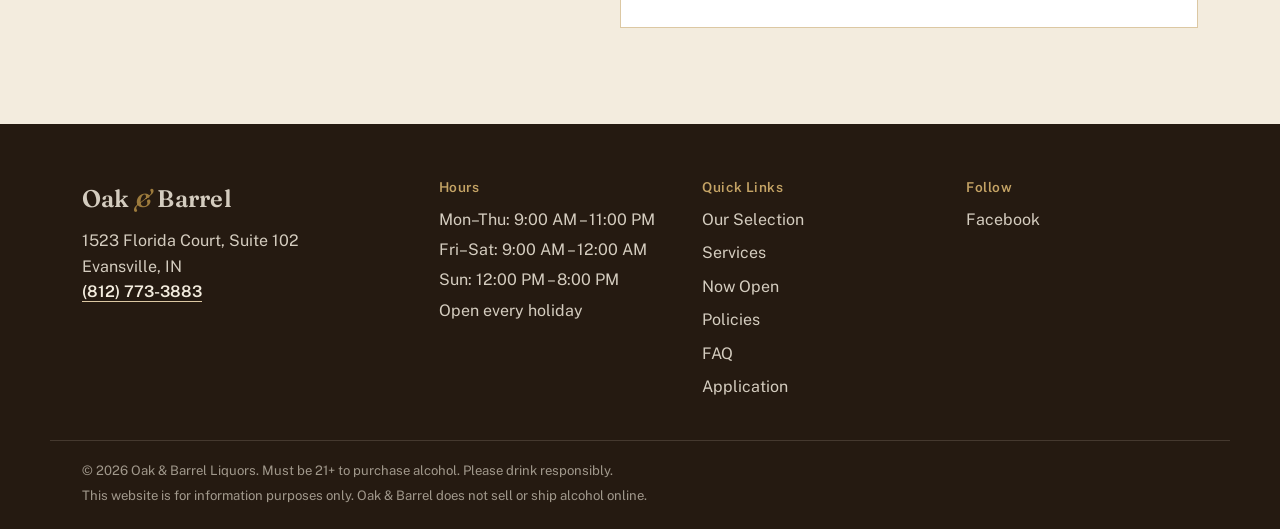
==== commit e0c843a9: "job application form" ====
--- a/index.html
+++ b/index.html
@@ -46,6 +46,7 @@
       <a href="#opening">Now Open</a>
       <a href="location.html">Location</a>
       <a href="faq.html">FAQ</a>
+      <a href="careers.html">Application</a>
       <a href="#contact">Contact</a>
     </nav>
   </div>
@@ -107,7 +108,15 @@
         <a href="#selection" class="link-arrow">See what we carry</a>
       </div>
       <div class="intro-media">
-        <img src="shelves.png" alt="Beverage cooler wall inside Oak &amp; Barrel Liquors">
+        <div class="photo-carousel" id="photoCarousel">
+          <img src="shelf_1_.jpg" alt="Sparkling wine and champagne shelf at Oak &amp; Barrel Liquors" class="is-active" loading="eager">
+          <img src="shelf_2_.jpg" alt="Wine aisle at Oak &amp; Barrel Liquors" loading="lazy">
+          <img src="shelf_3_.jpg" alt="Beer cooler wall at Oak &amp; Barrel Liquors" loading="lazy">
+          <img src="shelf_4_.jpg" alt="Craft beer cooler section at Oak &amp; Barrel Liquors" loading="lazy">
+          <div class="photo-carousel-dots" aria-hidden="true">
+            <span class="is-active"></span><span></span><span></span><span></span>
+          </div>
+        </div>
       </div>
     </div>
   </section>
@@ -321,6 +330,7 @@
       <a href="#opening">Now Open</a>
       <a href="#policies">Policies</a>
       <a href="faq.html">FAQ</a>
+      <a href="careers.html">Application</a>
     </div>
 
     <div class="footer-col">
--- a/style.css
+++ b/style.css
@@ -93,11 +93,9 @@
   transform: translateY(18px);
   transition: opacity 0.65s ease, transform 0.65s ease;
 }
-/* "none" (instead of translateY(0)) lets the browser drop the extra
-   graphics layer once the fade-in finishes, which keeps phone scrolling smooth. */
 .reveal.is-visible {
   opacity: 1;
-  transform: none;
+  transform: translateY(0);
 }
 .reveal-group .reveal:nth-child(2) { transition-delay: 0.08s; }
 .reveal-group .reveal:nth-child(3) { transition-delay: 0.16s; }
@@ -422,8 +420,10 @@
 
 .intro-media {
   min-height: 320px;
+  aspect-ratio: 4 / 3;
   border-radius: 14px;
   overflow: hidden;
+  position: relative;
 }
 
 .intro-media img {
@@ -431,6 +431,49 @@
   height: 100%;
   object-fit: cover;
   display: block;
+}
+
+/* ---------- Photo carousel (Welcome section) ---------- */
+.photo-carousel {
+  position: relative;
+  width: 100%;
+  height: 100%;
+}
+
+.photo-carousel img {
+  position: absolute;
+  inset: 0;
+  opacity: 0;
+  transition: opacity 1.1s ease;
+  pointer-events: none;
+}
+
+.photo-carousel img.is-active {
+  opacity: 1;
+  pointer-events: auto;
+}
+
+.photo-carousel-dots {
+  position: absolute;
+  z-index: 2;
+  left: 50%;
+  bottom: 14px;
+  transform: translateX(-50%);
+  display: flex;
+  gap: 7px;
+}
+
+.photo-carousel-dots span {
+  width: 6px;
+  height: 6px;
+  border-radius: 50%;
+  background: rgba(243, 236, 222, 0.55);
+  transition: background-color 0.3s ease, transform 0.3s ease;
+}
+
+.photo-carousel-dots span.is-active {
+  background: var(--color-cream);
+  transform: scale(1.3);
 }
 
 /* ---------- Selection ---------- */
@@ -808,24 +851,4 @@
 @media (max-width: 720px) {
   .faq-cta-inner { flex-direction: column; align-items: flex-start; }
   .faq-answer, .faq-item summary { padding-right: 2rem; }
-}
-
-/* ===================================================================
-   Phone scroll smoothness
-   -------------------------------------------------------------------
-   On desktop the header shrinks a little once you scroll. Shrinking
-   changes the header's height, which shoves the whole page around while
-   your finger is still moving and makes scrolling feel choppy on phones.
-   On small screens the header now stays one size (only the soft shadow
-   appears), so nothing shifts mid-scroll.
-   =================================================================== */
-@media (max-width: 720px) {
-  .header-inner,
-  .wordmark { transition: none; }
-
-  .site-header.is-scrolled .header-inner {
-    padding-top: 0.9rem;
-    padding-bottom: 0.9rem;
-  }
-  .site-header.is-scrolled .wordmark { font-size: 1.5rem; }
 }
